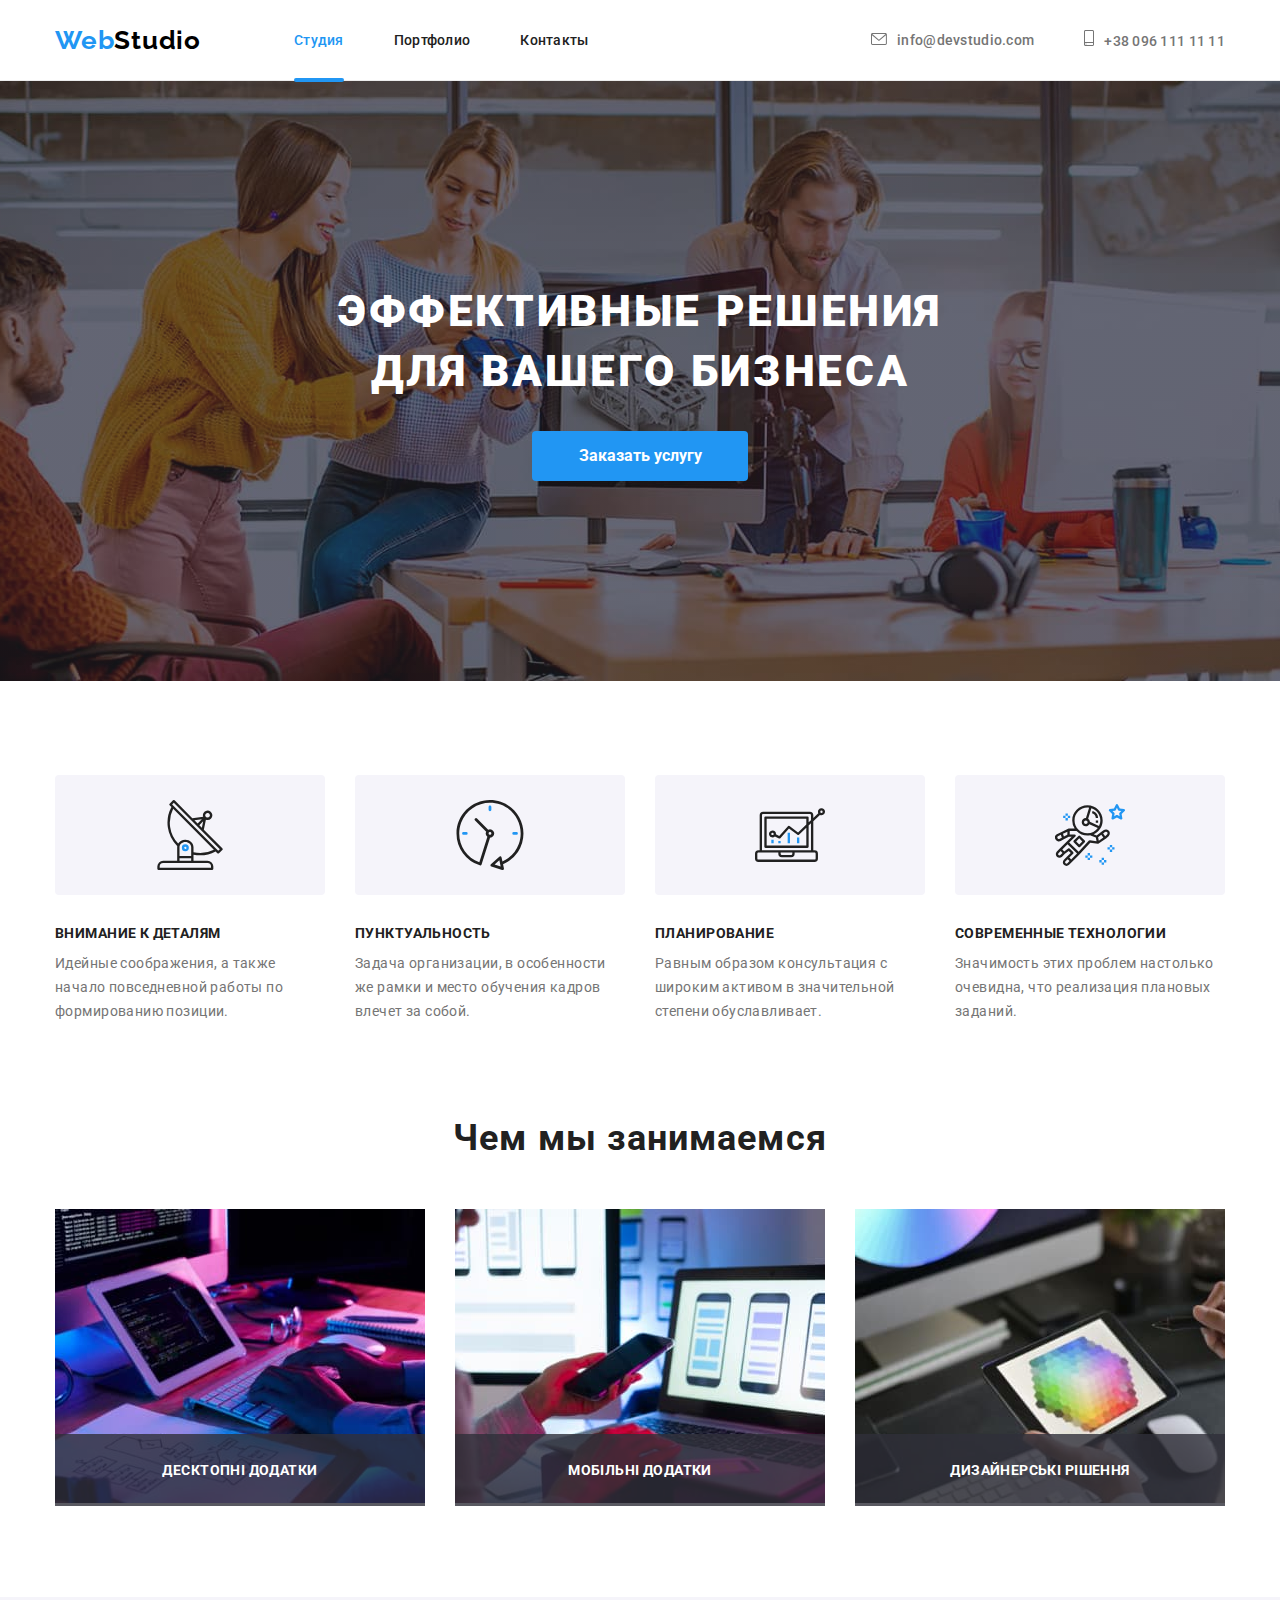
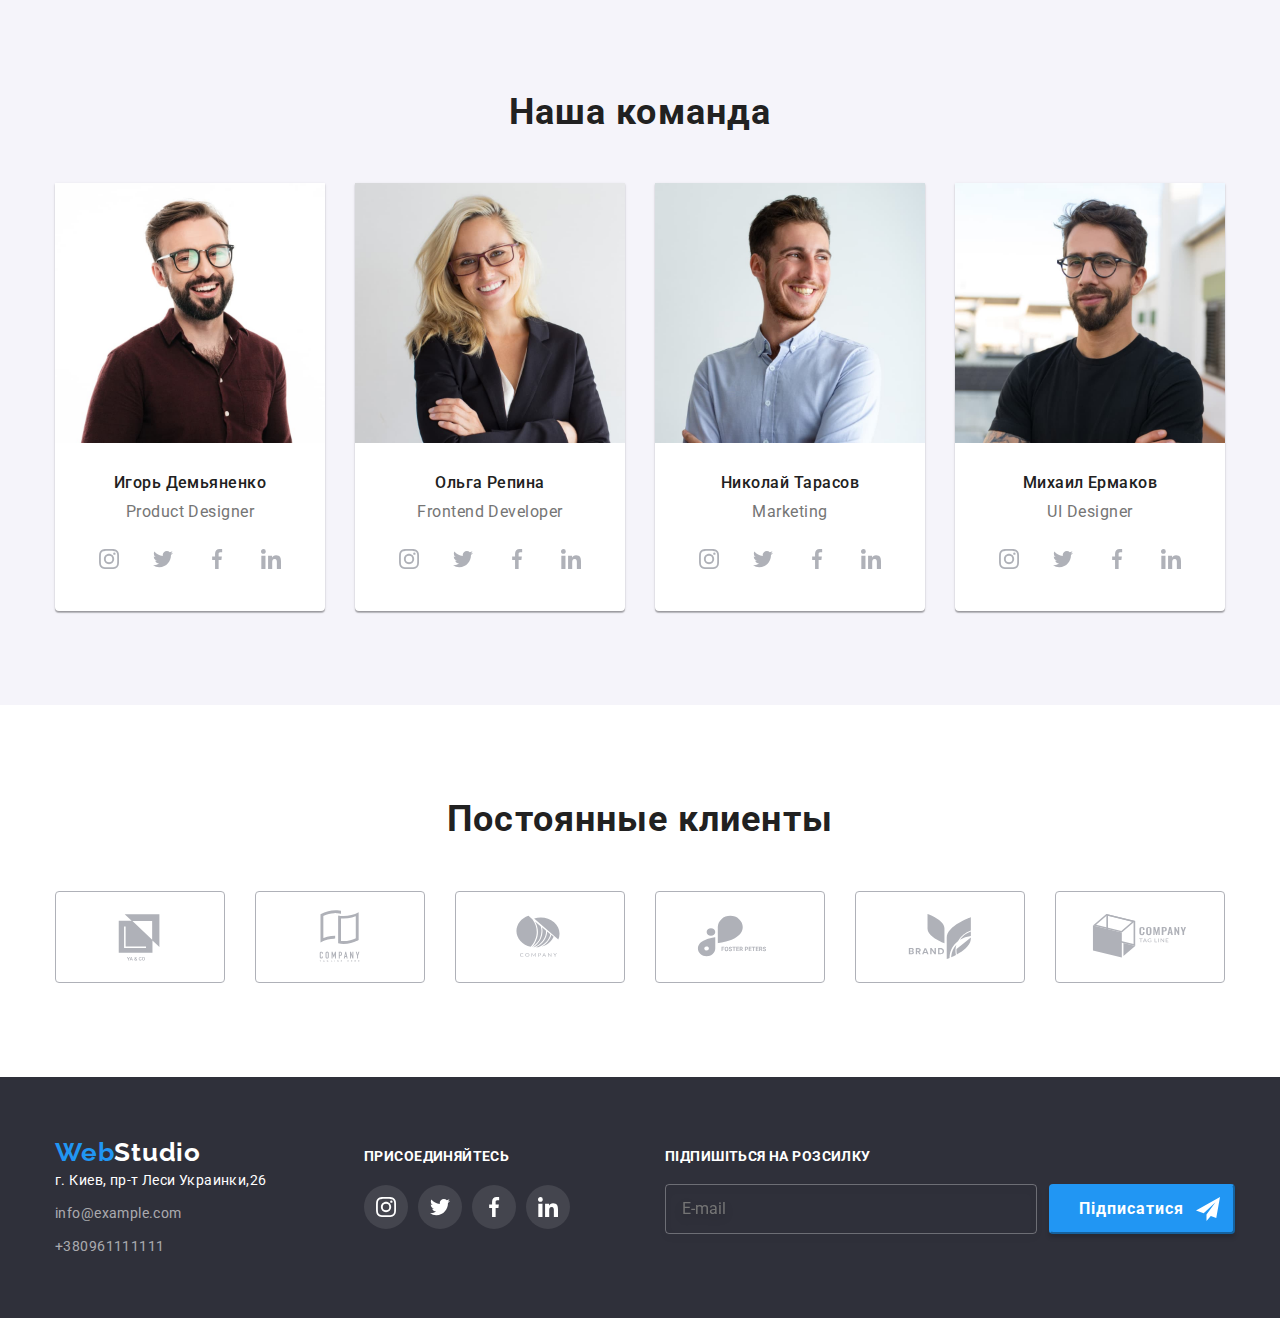
==== index.html @ 11674276 "header" ====
<!DOCTYPE html>
<html lang="en">
  <head>
    <meta charset="UTF-8" />
    <meta http-equiv="X-UA-Compatible" content="IE=edge" />
    <meta name="viewport" content="width=device-width, initial-scale=1.0" />
    <title>Document</title>
    <link
      href="https://fonts.googleapis.com/css2?family=Raleway:wght@700&family=Roboto:wght@400;500;700;900&display=swap"
      rel="stylesheet"
    />
    <link
      rel="stylesheet"
      href="https://cdnjs.cloudflare.com/ajax/libs/modern-normalize/1.1.0/modern-normalize.min.css"
    />
    <link rel="stylesheet" href="./css/main.min.css" />
    <link rel="stylesheet" href="./css/styles.css" />
  </head>

  <body class="body">
    <header class="header border">
      <div class="header__container container box">
        <nav class="header__nav nav box">
          <a class="logo link" href="Index.html">Web<span class="logo__dark">Studio</span></a>
          <ul class="nav__list box list">
            <li>
              <a href="" class="header-nav link">Студия</a>
            </li>
            <li><a href="portfolio.html" class="nav link">Портфолио</a></li>
            <li><a href="" class="nav link">Контакты</a></li>
          </ul>
        </nav>
        <ul class="nav__contact box list">
          <li class="nav__current">
            <a href="mailto:info@devstudio.com" class="link">
              <svg class="icon-header" width="16" height="12">
                <use href="./images/icon.svg#icon-letter"></use></svg
              >info@devstudio.com</a
            >
          </li>
          <li>
            <a href="tel:+380961111111" class="nav__current contact link"
              ><svg class="icon-phone" width="10" height="12">
                <use href="./images/icon.svg#icon-smartphone"></use></svg
              >+38 096 111 11 11</a
            >
          </li>
        </ul>
      </div>
    </header>

    <main>
      <section class="grey-style overlay">
        <div class="container">
          <h1 class="grey-style-text">
            Эффективные решения <br />
            для вашего бизнеса
          </h1>
          <button data-modal-open class="btn" type="button">Заказать услугу</button>
        </div>
      </section>
      <!-- aside -->
      <section class="section">
        <div class="box container">
          <h2 class="visually-hidden">Особенности компании</h2>
          <ul class="section__list box container list">
            <li class="section__item item">
              <div class="section__icon">
                <svg class="section__img" width="70" height="70">
                  <use href="./images/icon.svg#icon-antenna"></use>
                </svg>
              </div>
              <h3 class="section__title">Внимание к деталям</h3>
              <p class="section__text">
                Идейные соображения, а также начало повседневной работы по формированию позиции.
              </p>
            </li>
            <li class="section__item item">
              <div class="section__icon">
                <svg class="section__img" width="70" height="70">
                  <use href="./images/icon.svg#icon-clock-1"></use>
                </svg>
              </div>
              <h3 class="section__title">Пунктуальность</h3>
              <p class="section__text">
                Задача организации, в особенности же рамки и место обучения кадров влечет за собой.
              </p>
            </li>
            <li class="section__item item">
              <div class="section__icon">
                <svg class="section__img" width="70" height="70">
                  <use href="./images/icon.svg#icon-diagram"></use>
                </svg>
              </div>
              <h3 class="section__title">Планирование</h3>
              <p class="section__text">
                Равным образом консультация с широким активом в значительной степени обуславливает.
              </p>
            </li>
            <li class="section__item item">
              <div class="section__icon">
                <svg class="section__img" width="70" height="70">
                  <use href="./images/icon.svg#icon-astronaut"></use>
                </svg>
              </div>
              <h3 class="section__title">Современные технологии</h3>
              <p class="section__text">
                Значимость этих проблем настолько очевидна, что реализация плановых заданий.
              </p>
            </li>
          </ul>
        </div>
      </section>

      <section class="section-works">
        <div class="container">
          <h2 class="section-works__preview">Чем мы занимаемся</h2>
          <ul class="box section-works__list list">
            <li class="box">
              <div class="section-works__thumb">
                <img src="./images/img(1).jpg" alt="набор текста" width="370" />
                <p class="section-works__text">Десктопні додатки</p>
              </div>
            </li>
            <li class="box">
              <div class="section-works__thumb">
                <img src="./images/img(2).jpg" alt="сверяет информацию" width="370" />
                <p class="section-works__text">Мобільні додатки</p>
              </div>
            </li>
            <li class="box">
              <div class="section-works__thumb">
                <img src="./images/img(3).jpg" alt="выбор палитры цветов в планшете" width="370" />
                <p class="section-works__text">Дизайнерські рішення</p>
              </div>
            </li>
          </ul>
        </div>
      </section>
      <section class="section-team section list">
        <div class="container">
          <h2 class="section-works__preview">Наша команда</h2>
          <ul class="section-team__list box list">
            <li class="section-team__item">
              <img src="./images/img(1.0).jpg" alt="Product Designer" width="270" />
              <div class="section-team__description">
                <h3 class="section-team__name">Игорь Демьяненко</h3>
                <p class="section-team__position">Product Designer</p>
                <ul class="section-social__list list">
                  <li>
                    <a
                      href=""
                      class="section-social__link social-link__icon link"
                      target="_blank"
                      rel="noopener noreferrer"
                      aria-label="Instagram"
                    >
                      <svg class="social__icon" width="20" height="20">
                        <use href="./images/icon.svg#icon-instagram-member"></use>
                      </svg>
                    </a>
                  </li>
                  <li>
                    <a
                      href=""
                      class="section-social__link social-link__icon link"
                      target="_blank"
                      rel="noopener noreferrer"
                      aria-label="Twitter"
                    >
                      <svg class="social__icon" width="20" height="20">
                        <use href="./images/icon.svg#icon-twitter-member"></use>
                      </svg>
                    </a>
                  </li>
                  <li>
                    <a
                      href=""
                      class="section-social__link social-link__icon link"
                      target="_blank"
                      rel="noopener noreferrer"
                      aria-label="Facebook"
                    >
                      <svg class="social__icon" width="20" height="20">
                        <use href="./images/icon.svg#icon-facebook-member"></use>
                      </svg>
                    </a>
                  </li>
                  <li>
                    <a
                      href=""
                      class="section-social__link social-link__icon link"
                      target="_blank"
                      rel="noopener noreferrer"
                      aria-label="LinkedIn"
                    >
                      <svg class="social__icon" width="20" height="20">
                        <use href="./images/icon.svg#icon-linkedin-member"></use>
                      </svg>
                    </a>
                  </li>
                </ul>
              </div>
            </li>
            <li class="section-team__item">
              <img src="./images/img(1.2).jpg" alt="Frontend Developer" width="270" />
              <div class="section-team__description">
                <h3 class="section-team__name">Ольга Репина</h3>
                <p class="section-team__position">Frontend Developer</p>
                <ul class="section-social__list list">
                  <li>
                    <a
                      href
                      class="section-social__link social-link__icon link"
                      target="_blank"
                      rel="noopener noreferrer"
                      aria-label="Instagram"
                    >
                      <svg class="social__icon" width="20" height="20">
                        <use href="./images/icon.svg#icon-instagram-member"></use>
                      </svg>
                    </a>
                  </li>
                  <li>
                    <a
                      href=""
                      class="section-social__link social-link__icon link"
                      target="_blank"
                      rel="noopener noreferrer"
                      aria-label="Twitter"
                    >
                      <svg class="social__icon" width="20" height="20">
                        <use href="./images/icon.svg#icon-twitter-member"></use>
                      </svg>
                    </a>
                  </li>
                  <li>
                    <a
                      href=""
                      class="section-social__link social-link__icon link"
                      target="_blank"
                      rel="noopener noreferrer"
                      aria-label="Facebook"
                    >
                      <svg class="social__icon" width="20" height="20">
                        <use href="./images/icon.svg#icon-facebook-member"></use>
                      </svg>
                    </a>
                  </li>
                  <li>
                    <a
                      href=""
                      class="section-social__link social-link__icon link"
                      target="_blank"
                      rel="noopener noreferrer"
                      aria-label="LinkedIn"
                    >
                      <svg class="social__icon" width="20" height="20">
                        <use href="./images/icon.svg#icon-linkedin-member"></use>
                      </svg>
                    </a>
                  </li>
                </ul>
              </div>
            </li>
            <li class="section-team__item">
              <img src="./images/img(3)(1).jpg" alt="Marketing" width="270" />
              <div class="section-team__description">
                <h3 class="section-team__name">Николай Тарасов</h3>
                <p class="section-team__position">Marketing</p>
                <ul class="section-social__list list">
                  <li>
                    <a
                      href=""
                      class="section-social__link social-link__icon link"
                      target="_blank"
                      rel="noopener noreferrer"
                      aria-label="Instagram"
                    >
                      <svg class="social__icon" width="20" height="20">
                        <use href="./images/icon.svg#icon-instagram-member"></use>
                      </svg>
                    </a>
                  </li>
                  <li>
                    <a
                      href=""
                      class="section-social__link social-link__icon link"
                      target="_blank"
                      rel="noopener noreferrer"
                      aria-label="Twitter"
                    >
                      <svg class="social__icon" width="20" height="20">
                        <use href="./images/icon.svg#icon-twitter-member"></use>
                      </svg>
                    </a>
                  </li>
                  <li>
                    <a
                      href=""
                      class="section-social__link social-link__icon link"
                      target="_blank"
                      rel="noopener noreferrer"
                      aria-label="Facebook"
                    >
                      <svg class="social__icon" width="20" height="20">
                        <use href="./images/icon.svg#icon-facebook-member"></use>
                      </svg>
                    </a>
                  </li>
                  <li>
                    <a
                      href=""
                      class="section-social__link social-link__icon link"
                      target="_blank"
                      rel="noopener noreferrer"
                      aria-label="LinkedIn"
                    >
                      <svg class="social__icon" width="20" height="20">
                        <use href="./images/icon.svg#icon-linkedin-member"></use>
                      </svg>
                    </a>
                  </li>
                </ul>
              </div>
            </li>
            <li class="section-team__item">
              <img src="./images/img(4)(1).jpg" alt="UI Designer" width="270" />
              <div class="section-team__description">
                <h3 class="section-team__name">Михаил Ермаков</h3>
                <p class="section-team__position">UI Designer</p>
                <ul class="section-social__list list">
                  <li>
                    <a
                      href=""
                      class="section-social__link social-link__icon link"
                      target="_blank"
                      rel="noopener noreferrer"
                      aria-label="Instagram"
                    >
                      <svg class="social__icon" width="20" height="20">
                        <use href="./images/icon.svg#icon-instagram-member"></use>
                      </svg>
                    </a>
                  </li>
                  <li>
                    <a
                      href=""
                      class="section-social__link social-link__icon link"
                      target="_blank"
                      rel="noopener noreferrer"
                      aria-label="Twitter"
                    >
                      <svg class="social__icon" width="20" height="20">
                        <use href="./images/icon.svg#icon-twitter-member"></use>
                      </svg>
                    </a>
                  </li>
                  <li>
                    <a
                      href=""
                      class="section-social__link social-link__icon link"
                      target="_blank"
                      rel="noopener noreferrer"
                      aria-label="Facebook"
                    >
                      <svg class="social__icon" width="20" height="20">
                        <use href="./images/icon.svg#icon-facebook-member"></use>
                      </svg>
                    </a>
                  </li>
                  <li>
                    <a
                      href=""
                      class="section-social__link social-link__icon link"
                      target="_blank"
                      rel="noopener noreferrer"
                      aria-label="LinkedIn"
                    >
                      <svg class="social__icon" width="20" height="20">
                        <use href="./images/icon.svg#icon-linkedin-member"></use>
                      </svg>
                    </a>
                  </li>
                </ul>
              </div>
            </li>
          </ul>
        </div>
      </section>
      <section class="section clients">
        <div class="container">
          <h2 class="clients-title">Постоянные клиенты</h2>
          <ul class="clients-items">
            <li class="clients-item">
              <a href="" target="_blank" rel="noopener norefferer" class="clients-link">
                <svg class="icon-client" width="106" height="60">
                  <use href="./images/icon.svg#icon-client-1"></use>
                </svg>
              </a>
            </li>
            <li class="clients-item">
              <a href="" target="_blank" rel="noopener norefferer" class="clients-link">
                <svg class="icon-client" width="106" height="60">
                  <use href="./images/icon.svg#icon-client-2"></use>
                </svg>
              </a>
            </li>
            <li class="clients-item">
              <a href="" target="_blank" rel="noopener norefferer" class="clients-link">
                <svg class="icon-client" width="106" height="60">
                  <use href="./images/icon.svg#icon-client-3"></use>
                </svg>
              </a>
            </li>
            <li class="clients-item">
              <a href="" target="_blank" rel="noopener norefferer" class="clients-link">
                <svg class="icon-client" width="106" height="60">
                  <use href="./images/icon.svg#icon-client-4"></use>
                </svg>
              </a>
            </li>
            <li class="clients-item">
              <a href="" target="_blank" rel="noopener norefferer" class="clients-link">
                <svg class="icon-client" width="106" height="60">
                  <use href="./images/icon.svg#icon-client-5"></use>
                </svg>
              </a>
            </li>
            <li class="clients-item">
              <a href="" target="_blank" rel="noopener norefferer" class="clients-link">
                <svg class="icon-client" width="106" height="60">
                  <use href="./images/icon.svg#icon-client-6"></use>
                </svg>
              </a>
            </li>
          </ul>
        </div>
      </section>
    </main>
    <footer class="footer">
      <div class="container">
        <div class="footer-aside">
          <a href="Index.html" class="logo link">Web<span class="logo__light">Studio</span></a>
          <address>
            <ul class="list">
              <li class="footer-aside__item footer-it">
                <a
                  href="https://bit.ly/3pXMvUd"
                  target="_blank"
                  rel="noopener noreferrer"
                  class="footer-aside__link link"
                  >г. Киев, пр-т Леси Украинки,26</a
                >
              </li>
              <li class="footer-aside__item footer-it">
                <a href="mailto:info@devstudio.com" class="contact-foot link">info@example.com</a>
              </li>
              <li class="footer-aside__item">
                <a href="tel:+380961111111" class="contact-foot link">+380961111111</a>
              </li>
            </ul>
          </address>
        </div>
        <div>
          <h3 class="section-social__title">присоединяйтесь</h3>
          <ul class="section-social__list list">
            <li>
              <a
                href=""
                class="section-social__link link"
                target="_blank"
                rel="noopener noreferrer"
                aria-label="Instagram"
              >
                <svg class="social__icon" width="20" height="20">
                  <use href="./images/icon.svg#icon-instagram-member"></use>
                </svg>
              </a>
            </li>
            <li>
              <a
                href=""
                class="section-social__link link"
                target="_blank"
                rel="noopener noreferrer"
                aria-label="Twitter"
              >
                <svg class="social__icon" width="20" height="20">
                  <use href="./images/icon.svg#icon-twitter-member"></use>
                </svg>
              </a>
            </li>
            <li>
              <a
                href=""
                class="section-social__link link"
                target="_blank"
                rel="noopener noreferrer"
                aria-label="Facebook"
              >
                <svg class="social__icon" width="20" height="20">
                  <use href="./images/icon.svg#icon-facebook-member"></use>
                </svg>
              </a>
            </li>
            <li>
              <a
                href=""
                class="section-social__link link"
                target="_blank"
                rel="noopener noreferrer"
                aria-label="LinkedIn"
              >
                <svg class="social__icon" width="20" height="20">
                  <use href="./images/icon.svg#icon-linkedin-member"></use>
                </svg>
              </a>
            </li>
          </ul>
        </div>
        <div class="subscription-footer">
          <p class="footer-ption-title">Підпишіться на розсилку</p>
          <form class="footer-js-speaker-form" autocomplete="on">
            <label class="footer-user-email" for="user-email">
              <input
                class="foot-form-mail"
                type="email"
                name="email"
                placeholder="E-mail"
                id="user-email"
            /></label>
            <button class="footer-subscription-button" type="submit">
              <span class="footer-subscription-button-size">Підписатися</span>
              <svg class="footer-subscription-icon" width="24" height="24">
                <use href="./images/icon.svg#icon-send"></use>
              </svg>
            </button>
          </form>
        </div>
      </div>
    </footer>
    <div class="backdrop is-hidden" data-modal>
      <div class="modal" role="group">
        <button data-modal-close class="modal-close" type="button">
          <svg class="modal-close-icon" width="11" height="11">
            <use href="./images/icon.svg#cross"></use>
          </svg>
        </button>
        <form class="form js-speaker-form" autocomplete="on">
          <p class="modal-title">Залиште свої дані, ми вам передзвонимо</p>
          <div class="modal-form">
            <label class="form-label" for="name">
              <span class="form-label-text">Ім'я</span>
              <span class="form-label-name">
                <input
                  class="form-input"
                  type="text"
                  name="name"
                  id="name"
                  autofocus
                  required
                  minlength="4"
                />
                <svg class="modal-icon" width="12" height="12">
                  <use href="./images/icon.svg#vector-name"></use>
                </svg>
              </span>
            </label>

            <label class="form-label" for="tel">
              <span class="form-label-text">Телефон</span>
              <span class="form-label-name">
                <input class="form-input" type="tel" name="tel" id="tel" required />
                <svg class="modal-icon" width="13" height="13">
                  <use href="./images/icon.svg#vector-tel"></use>
                </svg>
              </span>
            </label>

            <label class="form-label" for="email">
              <span class="form-label-text">Пошта</span>
              <span class="form-label-name">
                <input class="form-input" type="email" name="email" id="email" required />
                <svg class="modal-icon" width="15" height="12">
                  <use href="./images/icon.svg#vector-email"></use>
                </svg>
              </span>
            </label>

            <label for="feedback">
              <span class="form-label-name">Коментар</span>
              <textarea
                class="register-form"
                name="feedback"
                id="feedback"
                rows="5"
                placeholder="Введіть текст"
              ></textarea>
            </label>
          </div>

          <div class="modal-checkbox">
            <label class="reg-form">
              <input class="register-checkbox visually-hidden" type="checkbox" name="agreement" />
              <svg class="form-checkbox-icon" width="16" height="15">
                <use
                  class="form-modal-checkbox-uncheck"
                  href="./images/icon.svg#icon-uncheck"
                ></use>
                <use class="form-modal-checkbox-check" href="./images/icon.svg#icon-check"></use>
              </svg>
              <span class="form-agreement-text"
                >Погоджуюся з розсилкою та приймаю
                <a class="form-agreement-link" href="./" target="_blank" rel="noopener noreferrer"
                  >Умови договору</a
                >
              </span>
            </label>
          </div>
          <button class="button-form" type="submit">Відправити</button>
        </form>
      </div>
    </div>
    <script src="./js/modal.js"></script>
    <script>
      (() => {
        document.querySelector('.js-speaker-form').addEventListener('submit', e => {
          e.preventDefault();

          new FormData(e.currentTarget).forEach((value, name) => console.log(`${name}: ${value}`));

          e.currentTarget.reset();
        });
      })();
    </script>
  </body>
</html>
---- css/main.min.css ----
/*# sourceMappingURL=main.min.css.map */
---- css/styles.css ----
:root {
  /* fonts */
  --main-font: 'Roboto', sans-serif;
  --secondary-font: 'Raleway', sans-serif;

  /* text colors */
  --primary-color: #212121;
  --secondary-color: #757575;
  --accent-color: #2196f3;
  --text-color: #ffffff;

  /* bg-color */
  --bg-cl: #2f303a;

  /* отступы между элементами */
  --indent: 30px;
  --filter-indent: 8px;

  --items: 4;
  --linear-gradient: rgba(47, 48, 58, 0.4);

  --animation: 250ms cubic-bezier(0.4, 0, 0.2, 1);
}

img {
  display: block;
}
.container {
  width: 1200px;
  padding-left: 15px;
  padding-right: 15px;
  margin: 0 auto;
}

h1,
h2,
h3,
h4,
h5,
h6,
p,
ul {
  margin: 0;
  padding: 0;
}
/* фоновое изображение  с градиентом */
.overlay {
  max-width: 1600px;
  height: 600px;
  margin-left: auto;
  margin-right: auto;
  background-image: linear-gradient(to right, var(--linear-gradient), var(--linear-gradient)),
    url(../images/fon.jpg);
  background-size: cover;
  background-position: center;
  background-repeat: no-repeat;
  background-color: #757575;
  padding-top: 200px;
  padding-bottom: 200px;
}

.body {
  font-family: var(--main-font);

  color: var(--primary-color);
}

.box {
  display: flex;
  align-items: center;
}
/* .section__item,
.item {
  --items: 4;
}
.item {
  flex-basis: calc((100% - var(--indent) * (var(--items) - 1)) / var(--items));
} */
/* header */
.nav__list,
.nav__contact {
  display: flex;
  margin-left: auto;
  gap: 50px;
  font-weight: 500;
  font-size: 14px;
  line-height: 1.14;
  letter-spacing: 0.02em;
}

/* header */
.nav__list .link,
.contacts-nav .link {
  display: flex;
  display: block;
  padding: 32px 0;
}
.nav__phone .link {
  display: flex;
  display: block;
  padding: 32px 0;
  gap: 50px;
}
.contacts-nav {
  margin-left: auto;
}
.header {
  margin-left: auto;
  border-bottom: 1px solid #ececec;
}

.nav__mail {
  margin-right: 50px;
}
.link {
  text-decoration: none;
  color: currentColor;
}
.list {
  padding: 0;
  margin: 0;
  list-style: none;
}

.nav {
  margin-right: auto;
  font-weight: 500;
  font-size: 14px;
  line-height: calc(16 / 14);
  letter-spacing: 0.02em;
  color: var(--primary-color);
  transition: color var(--animation);
}

.header-nav:hover,
.header-nav:focus,
.header-link:hover,
.header-link:focus,
.nav__current:hover,
.nav__current:focus {
  color: var(--accent-color);
}
/* синяя полоска вверху */
.header-nav::after {
  content: '';
  display: block;
  position: absolute;
  bottom: -2px;
  left: 0;
  width: 100%;
  height: 4px;
  border-radius: 2px;
  background-color: var(--accent-color);
}
.header-nav,
.header-nav {
  position: relative;
  font-weight: 500;
  font-size: 14px;
  line-height: calc(16 / 14);
  letter-spacing: 0.02em;
  color: var(--accent-color);
}

/* иконка эмейл */
.icon-header {
  width: 16px;
  height: 12px;
  margin-right: 10px;
  fill: currentColor;
  margin-right: 10px;
}
.icon-phone {
  width: 10px;
  height: 16px;
  fill: currentColor;
  margin-right: 10px;
}
.icon-header:hover,
.icon-header:focus,
.icon-phone:hover,
.icon-phone:focus {
  color: var(--accent-color);
  transition: var(--animation);
}

.nav__current {
  font-weight: 500;
  font-size: 14px;
  line-height: calc(16 / 14);
  letter-spacing: 0.02em;
  color: var(--secondary-color);
  transition: color var(--animation);
}

.logo__dark {
  color: #000;
}

.logo {
  margin-right: 93px;
  color: var(--accent-color);
  font-family: 'Raleway';
  font-weight: 700;
  font-size: 26px;
  line-height: calc(31 / 26);
  letter-spacing: 0.03em;
}

.nav {
  color: var(--primary-color);
}

.header-link:active {
  color: var(--accent-color);
}

/* section */
.grey-style {
  padding: 200px 0;
}
.grey-style-text {
  width: 696px;
  margin-top: 0;
  margin: auto;
  margin-bottom: 30px;
  font-weight: 900;
  font-size: 44px;
  line-height: calc(60 / 44);
  text-align: center;
  letter-spacing: 0.06em;
  text-transform: uppercase;
  color: var(--text-color);
}

.grey-style {
  padding: 200px 0;
  font-weight: 700;
  font-size: 16px;
  line-height: calc(30 / 16);
  text-align: center;
  letter-spacing: 0.06em;
  text-transform: uppercase;
  color: var(--text-color);
  background-color: var(--bg-cl);
}

.btn:hover,
.btn:focus {
  background-color: #188ce8;
  color: var(--text-color);
  transition: var(--animation);
}
.btn:active {
  background-color: var(--accent-color);
}

/* accent color #2196f3  */
.btn {
  min-width: 216px;
  border-radius: 4px;
  padding: 10px 32px;
  font-family: inherit;
  font-weight: 700;
  font-size: 16px;
  line-height: calc(30 / 16);
  background-color: #2196f3;
  color: var(--text-color);
  border: none;
  text-align: center;
}
/* cкрытый h */
.visually-hidden {
  position: absolute;
  width: 1px;
  height: 1px;
  margin: -1px;
  border: 0;
  padding: 0;
  white-space: nowrap;
  clip-path: inset(100%);
  clip: rect(0 0 0 0);
  overflow: hidden;
}
.section__title {
  margin-top: 0;
  margin-bottom: 10px;
  font-weight: 700;
  font-size: 14px;
  line-height: calc(16 / 14);
  letter-spacing: 0.03em;
  text-transform: uppercase;
  color: var(--primary-color);
}
.section {
  padding-top: 94px;
  padding-bottom: 94px;
}

.section__list {
  gap: 30px;
  list-style: none;
}

/* для иконок */
.section__icon {
  display: flex;
  justify-content: center;
  align-items: center;
  margin-bottom: 30px;
  width: 270px;
  height: 120px;
  background-color: #f5f4fa;
  border-radius: 4px;
  background-position: center;
  background-size: 70px;
}
.section__img {
  max-width: 70px;
  max-height: 70px;
}

/* секция чем мы занимаемся */

.section__text {
  font-weight: 400;
  font-size: 14px;
  line-height: calc(24 / 14);
  letter-spacing: 0.03em;
  color: var(--secondary-color);
}

/*Чем мы занимаемся*/
.section-works__preview {
  padding-top: 0%;
  margin-bottom: 50px;
  font-weight: 700;
  font-size: 36px;
  line-height: calc(42 / 36);
  text-align: center;
  letter-spacing: 0.03em;
  color: var(--primary-color);
}
/* чем мы занимаемся */
.section-works__list {
  gap: 30px;
}
/* чем мы занимаемся */
.section-works {
  padding-bottom: 94px;
}
/* наша команда */
.section-team__item {
  background-color: var(--text-color);
  border-bottom-left-radius: 4px;
  border-bottom-right-radius: 4px;
  box-shadow: 0px 1px 3px rgba(0, 0, 0, 0.12), 0px 1px 1px rgba(0, 0, 0, 0.14),
    0px 2px 1px rgba(0, 0, 0, 0.2);
}

/*Портфолио*/
.button-one:active {
  color: var(--text-color);
}
.button-one {
  display: flex;
  justify-content: center;
  gap: var(--filter-indent);
  margin-bottom: 50px;
}
.button {
  border: none;
  padding-top: 94px;
  padding-bottom: 94px;
}

/* section */
.btn-small:hover,
.btn-small:focus {
  background-color: var(--accent-color);
  color: var(--text-color);
}

.btn-small:active {
  background-color: var(--accent-color);
}
/* Портфолио */
.btn-small {
  padding: 6px 22px;
  display: inline-block;
  padding: 6px 22px;
  border-radius: 4px;
  font-family: inherit;
  font-weight: 500;
  font-size: 16px;
  line-height: calc(26 / 16);
  background-color: #f5f4fa;
  color: var(--primary-color);
  border: none;
  text-align: center;
  letter-spacing: 0.03em;
  text-align: center;
  transition: background-color var(--animation), color var(--animation), box-shadow var(--animation);
}
.progect {
  display: flex;
  flex-wrap: wrap;
  gap: var(--indent);
}
.content .list .item {
  --items: 3;
}

/* описание внутри карточек */
.card-description {
  padding: 24px 24px;
  border: 1px solid #eeeeee;
  border-top: none;
}
.content-title {
  margin-bottom: 4px;
  font-weight: 700;
  font-size: 18px;
  line-height: calc(36 / 18);
  letter-spacing: 0.06em;
  color: var(--primary-color);
}
.content-text {
  font-weight: 400;
  font-size: 16px;
  line-height: calc(30 / 16);
  letter-spacing: 0.03em;
  color: var(--secondary-color);
}
/* тень для карточек */
.card-link:hover .overlay-text,
.card-link:focus .overlay-text {
  transform: translatey(0);
}

.card-link:hover,
.card-link:focus {
  box-shadow: 0px 1px 1px rgba(0, 0, 0, 0.12), 0px 4px 4px rgba(0, 0, 0, 0.06),
    1px 4px 6px rgba(0, 0, 0, 0.16);
}
.card-link {
  display: block;

  transition: box-shadow var(--animation);
}
/* наша команда */
.section-team {
  background-color: #f5f4fa;
}
.section-team__list {
  display: flex;
  flex-wrap: wrap;
  gap: var(--indent);
}
.section-team__description {
  text-align: center;
  padding: 30px;
}
.section-team__name {
  margin-bottom: 10px;
  font-weight: 500;
  font-size: 16px;
  line-height: calc(19 / 16);
  text-align: center;
  letter-spacing: 0.03em;
  color: var(--primary-color);
}
.section-team__position {
  font-weight: 400;
  font-size: 16px;
  line-height: calc(19 / 16);
  text-align: center;
  letter-spacing: 0.03em;
  color: var(--secondary-color);
  margin-bottom: 16px;
}

.grey-style {
  background-color: var(--bg-cl);
}
/* постояные клиенты */
.clients-title {
  margin-bottom: 50px;
  font-weight: 700;
  font-size: 36px;
  line-height: 1.16;
  text-align: center;
  letter-spacing: 0.03em;
  color: var(--primary-color);
}

.clients-items {
  display: flex;
  gap: 30px;
  align-items: center;
  list-style: none;
}

.clients-link {
  display: flex;
  justify-content: center;
  align-items: center;
  width: 170px;
  height: 92px;
  border: 1px solid #afb1b8;
  border-radius: 4px;
  color: #afb1b8;
  transition: border-color var(--animation), color var(--animation);
}

.icon-client {
  fill: currentColor;
}

.clients-link:hover,
.clients-link:focus {
  border-color: var(--accent-color);
  color: var(--accent-color);
  transition: var(--animation);
}
/* чем мы занимаемся позиционирование */
.section-works__thumb {
  position: relative;
}
/* чем мы занимаемся позиционирование */
.section-works__thumb > .section-works__text {
  position: absolute;
  top: 275px;
  right: 50px;
  width: 370px;
  margin: -50px;
  padding: 8px 16px;

  font-family: 'Roboto';
  font-style: normal;
  font-weight: 700;
  font-size: 14px;
  line-height: 56px;
  text-align: center;
  letter-spacing: 0.03em;
  text-transform: uppercase;
  background-color: rgba(47, 48, 58, 0.8);
  color: #fff;
}

/* выезжающий текст на карточках */
.projekt-overlay {
  position: relative;
  width: 370px;
  height: 294px;
  overflow: hidden;
  /* transform: translatey(-100%); */
}

.overlay-text {
  position: absolute;
  top: 0;
  left: 0;
  display: block;
  width: 100%;
  height: 100%;
  padding: 63px 24px;
  margin: 0;
  font-weight: 400;
  font-size: 18px;
  line-height: calc(28 / 18);
  letter-spacing: 0.03em;
  color: #ffffff;
  background-color: rgba(33, 150, 243, 0.9);
  transform: translatey(100%);
  transition: transform var(--animation);
}
.overlay-text
 
/* footer */
.footer-logo {
  display: block;
  margin-bottom: 20px;
  color: var(--text-color);
  font-family: 'Raleway';
  font-weight: 700;
  font-size: 26px;
  line-height: calc(31 / 26);
  letter-spacing: 0.03em;
}
.logo__light {
  color: var(--text-color);
}
.footer-aside__item {
  display: block;
}

.footer-it {
  margin-bottom: 9px;
}
.footer-aside__link {
  font-family: 'Roboto';
  font-style: normal;
  font-weight: 400;
  font-size: 14px;
  line-height: calc(24 / 14);
  letter-spacing: 0.03em;
  color: var(--text-color);
}
.footer {
  display: block;
  padding-top: 60px;
  padding-bottom: 60px;
  background-color: var(--bg-cl);
  font-weight: 400;
  font-size: 14px;
  line-height: calc(24 / 14);
  letter-spacing: 0.03em;
  color: var(--text-color);
}

.contact-foot:hover,
.contact-foot:focus {
  color: var(--text-color);
  transition: var(--animation);
}
.contact-foot {
  font-family: 'Roboto';
  font-style: normal;
  font-weight: 400;
  font-size: 14px;
  line-height: calc(24 / 14);
  letter-spacing: 0.03em;
  color: rgba(255, 255, 255, 0.6);
}
/* отступ присоединяйтесь */
.footer-aside {
  margin-right: 70px;
}
/* контейнеры в футерe */
.footer > .container {
  display: flex;
  align-items: baseline;
}
/* присоединяйтесь */
.section-social__title {
  margin-bottom: 20px;
  font-size: 14px;
  line-height: 1.14;
  text-transform: uppercase;
  color: var(--text-color);
}
.section-social__list {
  display: flex;
  align-items: center;
  justify-content: center;
  gap: 10px;
}
/* иконки соц сетей футер */

.icon-footer-inst {
  display: inline-block;
  background-color: #f5f4fa;
  border-radius: 50%;
  width: 44px;
  height: 44px;
  background-color: rgba(255, 255, 255, 0.1);
}
.icon-footer-twitter {
  display: inline-block;
  background-color: #f5f4fa;
  border-radius: 50%;
  width: 44px;
  height: 44px;
  background-color: rgba(255, 255, 255, 0.1);
}

.icon-footer-fb {
  display: inline-block;
  background-color: #f5f4fa;
  border-radius: 50%;
  width: 44px;
  height: 44px;
  background-color: rgba(255, 255, 255, 0.1);
}
.icon-footer-in {
  display: inline-block;
  border-radius: 50%;
  width: 44px;
  height: 44px;
}

.section-social__link {
  display: flex;
  align-items: center;
  justify-content: center;
  border-radius: 50%;
  width: 44px;
  height: 44px;
  background-color: rgba(255, 255, 255, 0.1);
  color: var(--text-color);
  transition: background-color var(--animation), color var(--animation);
}
.social__icon {
  fill: currentColor;
}

.section-social__link:hover,
.section-social__link:focus {
  background-color: var(--accent-color);
  color: var(--text-color);
}
.social-link__icon {
  color: #afb1b8;
}
/* модальное окно */
.backdrop {
  position: fixed;
  width: 100%;
  height: 100%;
  left: 0;
  top: 0;
  background: rgba(0, 0, 0, 0.2);
  transition: visibility var(--animation), opacity var(--animation);
}
.backdrop.is-hidden {
  opacity: 0;
  pointer-events: none;
}
.backdrop.is-hidden .modal {
  transform: translate(-50%, -50%) scale(0.7);
}

.modal {
  position: absolute;
  width: 528px;
  height: 581px;
  left: 50%;
  top: 50%;
  padding: 40px;

  transform: translate(-50%, -50%) scale(1);

  background: #ffffff;
  box-shadow: 0px 1px 3px rgba(0, 0, 0, 0.12), 0px 1px 1px rgba(0, 0, 0, 0.14),
    0px 2px 1px rgba(0, 0, 0, 0.2);
  border-radius: 4px;
  transition: transform var(--animation), opacity var(--animation);
}
.modal-close {
  position: absolute;
  top: 8px;
  right: 8px;
  display: flex;
  align-items: center;
  justify-content: center;
  width: 30px;
  height: 30px;
  padding: 6px;
  background-color: var(--text-color);
  border: 1px solid rgba(0, 0, 0, 0.1);
  border-radius: 50%;
  transition: fill 250ms var(--animation);
}
/* закрывающая иконка */
.modal-close-icon {
  min-width: 11px;
  height: 11px;
}
.modal-close:hover {
  fill: #2196f3;
  cursor: pointer;
}
/* форма в модальном окне */
/* .form {
  width: 528px;
  min-height: 581px;
  left: 535px;
  top: 222px;
  padding: 40px;
  margin-left: auto;
  margin-right: auto;

  background: #ffffff;
  box-shadow: 0px 1px 3px rgba(0, 0, 0, 0.12), 0px 1px 1px rgba(0, 0, 0, 0.14),
    0px 2px 1px rgba(0, 0, 0, 0.2);
  border-radius: 4px;
} */
.modal-title {
  margin-bottom: 12px;
  font-style: normal;
  font-weight: 700;
  font-size: 20px;
  line-height: 23px;
  text-align: center;
  width: 448px;
  height: 23px;
  left: 576px;
  top: 262px;
  letter-spacing: 0.03em;
  color: #212121;
}
.modal-form {
  display: flex;
  flex-direction: column;
  margin-bottom: 20px;
}

.modal-form input {
  border: 1px solid rgba(33, 33, 33, 0.2);
  border-radius: 4px;
  padding: 6px 10px;
}

/* имя */
.form-label {
  display: block;
  position: relative;
  margin-bottom: 10px;
}
.form-label-name {
  display: block;
  position: relative;
  margin-bottom: 4px;
  text-align: left;
  font-size: 12px;
  line-height: 0.85;
  letter-spacing: 0.01em;
  color: var(--secondary-color);
}
.form-label-text {
  display: block;
  position: relative;
  margin-bottom: 4px;
  text-align: left;
  font-size: 12px;
  line-height: 0.85;
  letter-spacing: 0.01em;
  color: #757575;
}

.modal-icon {
  position: absolute;
  top: 50%;
  left: 15px;
  fill: #212121;
  transform: translateY(-50%);
}
.form-input {
  width: 100%;
  height: 40px;
  border: 1px solid rgba(33, 33, 33, 0.2);
  background-color: #ffffff;
  border-radius: 4px;
  padding: 10px;
  padding-left: 42px;
  padding-right: 42px;
  outline: transparent;
  transition: border-color 250ms var(--accent-color);
}

.form-input:focus {
  border: 1px solid var(--accent-color);
  border-radius: 4px;
  padding-left: 42px;
  padding-right: 42px;
}
.form-input:focus + .modal-icon {
  fill: var(--accent-color);
}

/* коментарий */
.register-form {
  width: 448px;
  height: 120px;
  font-size: 12px;
  border: 1px solid rgba(33, 33, 33, 0.2);
  border-radius: 4px;
  transition: border-color var(--accent-color);
  resize: none;
  padding: 12px 16px;
}

.register-form:focus {
  border-color: 1px solid var(--accent-color);
}
/* галочка четбокс */
.register-checkbox:checked + .form-checkbox-icon > .form-modal-checkbox-check {
  opacity: 1;
}
.form-modal-checkbox-check {
  opacity: 0;
}
.modal-checkbox {
  display: flex;
  align-items: center;
  justify-content: center;
  margin-bottom: 30px;
}
.reg-form {
  position: relative;
  display: flex;
  align-items: center;
  justify-content: center;
  width: 423px;
  height: 24px;
}

.visuaaly-hidden {
  position: absolute;
  white-space: nowrap;
  width: 1px;
  height: 1px;
  overflow: hidden;
  border: 0;
  padding: 0;
  clip: rect(0 0 0 0);
  clip-path: inset(50%);
  margin: -1px;
}
.form-checkbox-icon {
  width: 18px;
  height: 18px;
  background-repeat: no-repeat;
  margin-right: 8px;
}
.form-modal-checkbox-uncheck {
  opacity: 1;
  color: #000;
}
.form-agreement-text {
  font-size: 14px;
  line-height: 1.7;
  letter-spacing: 0.03em;
  user-select: none;
  color: #757575;
}
.form-agreement-link {
  color: var(--accent-color);
  text-decoration: underline;
  text-underline-position: under;
}
.modal-form-spec {
  opacity: 1;
}
/* кнопка форма */

.modal-form-btn {
  display: flex;
  align-items: center;
}

.button-form {
  left: 700px;
  display: block;
  margin-right: auto;
  margin-left: auto;
  box-shadow: 0px 4px 4px rgba(0, 0, 0, 0.15);
  border-radius: 4px;
  padding: 10px 52px;
  font-weight: 700;
  font-size: 16px;
  line-height: 1.9;
  text-align: center;
  letter-spacing: 0.06em;
  cursor: pointer;
  color: #ffffff;
  background: var(--accent-color);
  border-style: none;
  transition: background-color 250ms cubic-bezier(0.4, 0, 0.2, 1);
}
.button-form:hover,
.button-form:focus {
  background-color: #188ce8;
  box-shadow: 0px 4px 4px 0px #00000040;
}

/* футер подписаться эмейл кнопка  */
.footer-js-speaker-form {
  display: flex;
  width: 570px;
  gap: 12px;
  text-align: center;
}
.footer-user-email {
  display: flex;
  width: 100%;
}
.footer-ption-title {
  font-family: 'Roboto';
  margin-bottom: 20px;
  font-style: normal;
  font-weight: 700;
  font-size: 14px;
  line-height: 16px;
  text-align: left;
  letter-spacing: 0.03em;
  top: 2748px;
  text-transform: uppercase;
  color: var(--text-color);
}

.footer-subscription-button {
  color: #fff;
  display: flex;
  justify-content: center;
  -webkit-box-align: center;
  font-family: inherit;
  font-style: normal;
  font-weight: 700;
  font-size: 16px;
  letter-spacing: 0.06em;
  padding-bottom: 10px;
  padding-top: 10px;
  padding-left: 28px;
  padding-right: 13px;
  align-items: center;
  text-align: center;
  letter-spacing: 0.06em;
  background-color: var(--accent-color);
  box-shadow: 0px 4px 4px rgba(0, 0, 0, 0.15);
  border-radius: 4px;
  border-color: var(--accent-color);
  transition-timing-function: cubic-bezier(0.4, 0, 0.2, 1);
}
.footer-subscription-button-size {
}
.footer-subscription-icon {
  fill: #fff;
  width: 24px;
  height: 24px;
  margin-left: 12px;
}
.subscription-footer {
  margin-left: 95px;
}

.subscription-footer input::placeholder {
  font-size: 16px;
  line-height: 20px;
  color: #757575;
}
.foot-form-mail {
  flex-grow: 1;
  padding: 16px;
  height: 50px;
  background-color: transparent;
  border: 1px solid rgba(255, 255, 255, 0.3);
  filter: drop-shadow(0px 4px 4px rgba(0, 0, 0, 0.15));
  border-radius: 4px;
}
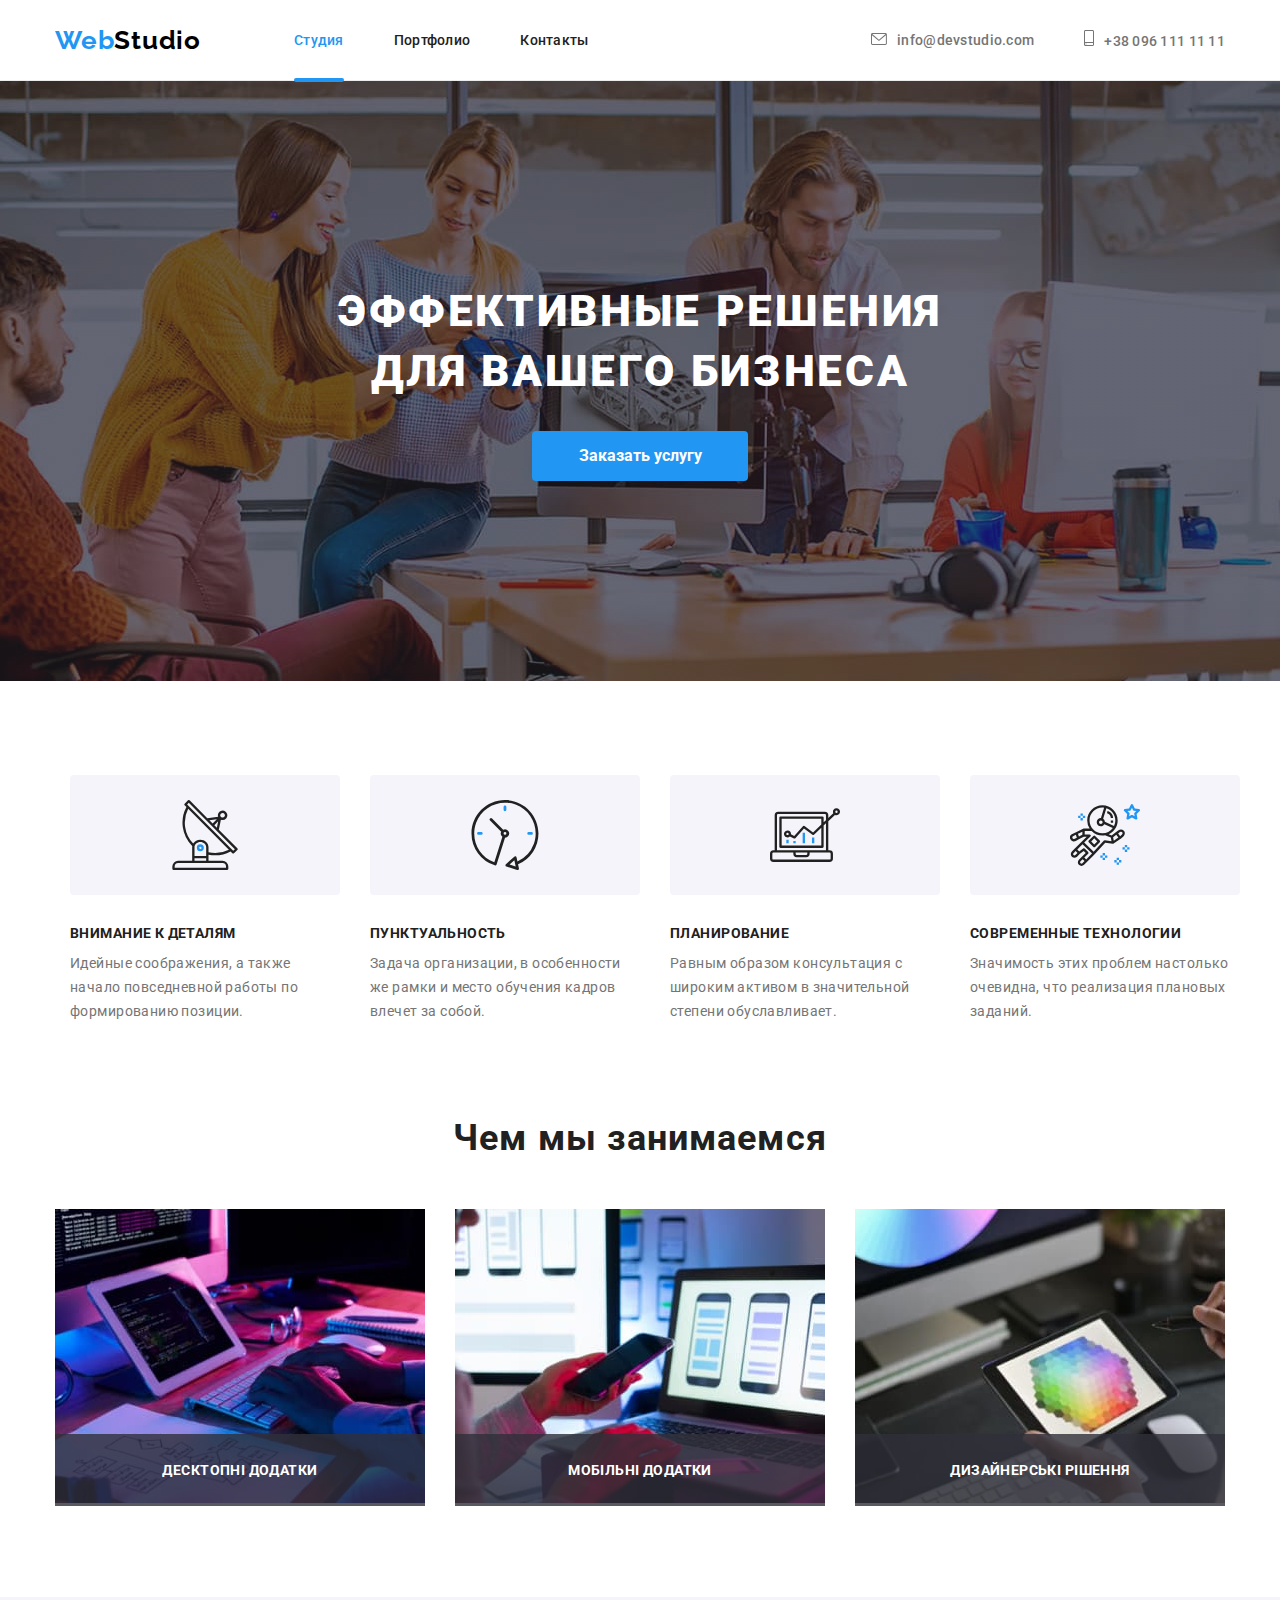
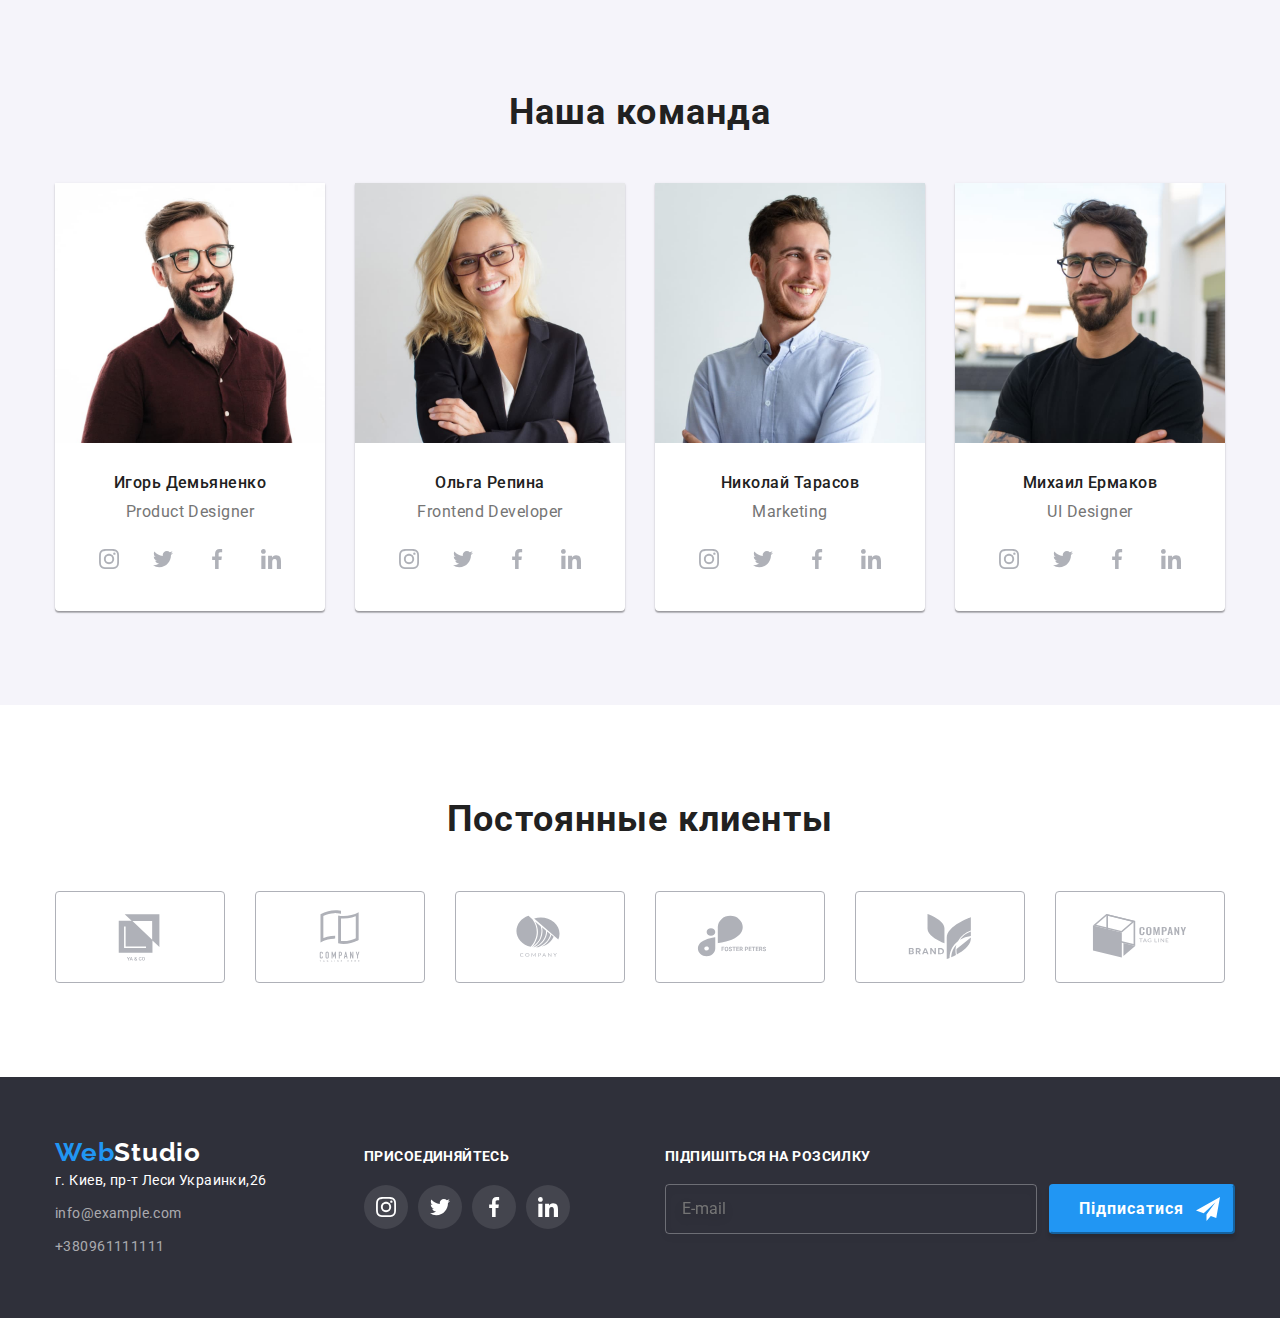
==== commit d3753437: "1" ====
--- a/index.html
+++ b/index.html
@@ -24,7 +24,7 @@
           <a class="logo link" href="Index.html">Web<span class="logo__dark">Studio</span></a>
           <ul class="nav__list box list">
             <li>
-              <a href="" class="header-nav link">Студия</a>
+              <a href="" class="nav__item link">Студия</a>
             </li>
             <li><a href="portfolio.html" class="nav link">Портфолио</a></li>
             <li><a href="" class="nav link">Контакты</a></li>
@@ -33,14 +33,14 @@
         <ul class="nav__contact box list">
           <li class="nav__current">
             <a href="mailto:info@devstudio.com" class="link">
-              <svg class="icon-header" width="16" height="12">
+              <svg class="nav__icon" width="16" height="12">
                 <use href="./images/icon.svg#icon-letter"></use></svg
               >info@devstudio.com</a
             >
           </li>
           <li>
             <a href="tel:+380961111111" class="nav__current contact link"
-              ><svg class="icon-phone" width="10" height="12">
+              ><svg class="nav__img" width="10" height="12">
                 <use href="./images/icon.svg#icon-smartphone"></use></svg
               >+38 096 111 11 11</a
             >
@@ -59,7 +59,7 @@
           <button data-modal-open class="btn" type="button">Заказать услугу</button>
         </div>
       </section>
-      <!-- aside -->
+
       <section class="section">
         <div class="box container">
           <h2 class="visually-hidden">Особенности компании</h2>
@@ -454,10 +454,12 @@
                 >
               </li>
               <li class="footer-aside__item footer-it">
-                <a href="mailto:info@devstudio.com" class="contact-foot link">info@example.com</a>
+                <a href="mailto:info@devstudio.com" class="footer-aside__contact link"
+                  >info@example.com</a
+                >
               </li>
               <li class="footer-aside__item">
-                <a href="tel:+380961111111" class="contact-foot link">+380961111111</a>
+                <a href="tel:+380961111111" class="footer-aside__contact link">+380961111111</a>
               </li>
             </ul>
           </address>
@@ -519,20 +521,20 @@
             </li>
           </ul>
         </div>
-        <div class="subscription-footer">
-          <p class="footer-ption-title">Підпишіться на розсилку</p>
-          <form class="footer-js-speaker-form" autocomplete="on">
-            <label class="footer-user-email" for="user-email">
+        <div class="footer__button">
+          <p class="footer__title">Підпишіться на розсилку</p>
+          <form class="footer__form" autocomplete="on">
+            <label class="footer__label" for="user-email">
               <input
-                class="foot-form-mail"
+                class="footer__email"
                 type="email"
                 name="email"
                 placeholder="E-mail"
                 id="user-email"
             /></label>
-            <button class="footer-subscription-button" type="submit">
-              <span class="footer-subscription-button-size">Підписатися</span>
-              <svg class="footer-subscription-icon" width="24" height="24">
+            <button class="footer__btn" type="submit">
+              <span>Підписатися</span>
+              <svg class="footer__icon" width="24" height="24">
                 <use href="./images/icon.svg#icon-send"></use>
               </svg>
             </button>
--- a/css/main.min.css
+++ b/css/main.min.css
@@ -1 +1 @@
-/*# sourceMappingURL=main.min.css.map */+:root{--main-font: "Roboto", sans-serif;--secondary-font: "Raleway", sans-serif;--primary-color: #212121;--secondary-color: #757575;--accent-color: #2196f3;--text-color: #ffffff;--bg-cl: #2f303a;--indent: 30px;--filter-indent: 8px;--items: 4;--linear-gradient: rgba(47, 48, 58, 0.4);--animation: 250ms cubic-bezier(0.4, 0, 0.2, 1)}.visually-hidden{position:absolute;width:1px;height:1px;margin:-1px;border:0;padding:0;white-space:nowrap;-webkit-clip-path:inset(100%);clip-path:inset(100%);clip:rect(0 0 0 0);overflow:hidden}.visuaaly-hidden{position:absolute;white-space:nowrap;width:1px;height:1px;overflow:hidden;border:0;padding:0;clip:rect(0 0 0 0);-webkit-clip-path:inset(50%);clip-path:inset(50%);margin:-1px}.overlay{max-width:1600px;height:600px;margin-left:auto;margin-right:auto;background-image:-webkit-gradient(linear, left top, right top, from(var(--linear-gradient)), to(var(--linear-gradient))),url(../images/fon.jpg);background-image:linear-gradient(to right, var(--linear-gradient), var(--linear-gradient)),url(../images/fon.jpg);background-size:cover;background-position:center;background-repeat:no-repeat;background-color:#757575;padding-top:200px;padding-bottom:200px}h1,h2,h3,h4,h5,h6,p,ul{margin:0;padding:0}img{display:block}.link{text-decoration:none;color:currentColor}.list{padding:0;margin:0;list-style:none}.body{font-family:var(--main-font);color:var(--primary-color)}.grey-style{padding:200px 0}.section{padding-top:94px;padding-bottom:94px}.container{width:1200px;padding-left:15px;padding-right:15px;margin:0 auto}.box{display:-webkit-box;display:-ms-flexbox;display:flex;-webkit-box-align:center;-ms-flex-align:center;align-items:center}.footer>.container{display:-webkit-box;display:-ms-flexbox;display:flex;-webkit-box-align:baseline;-ms-flex-align:baseline;align-items:baseline}.progect{display:-webkit-box;display:-ms-flexbox;display:flex;-ms-flex-wrap:wrap;flex-wrap:wrap;gap:var(--indent)}.card-description{padding:24px 24px;border:1px solid #eee;border-top:none}.card__description{padding:24px 24px;border:1px solid #eee;border-top:none}.card__title{margin-bottom:4px;font-weight:700;font-size:18px;line-height:2;letter-spacing:.06em;color:var(--primary-color)}.card__text{font-weight:400;font-size:16px;line-height:1.875;letter-spacing:.03em;color:var(--secondary-color)}.card__link:hover .card__desk,.card__link:focus .card__desk{-webkit-transform:translatey(0);transform:translatey(0)}.card__link:hover,.card__link:focus{-webkit-box-shadow:0px 1px 1px rgba(0,0,0,.12),0px 4px 4px rgba(0,0,0,.06),1px 4px 6px rgba(0,0,0,.16);box-shadow:0px 1px 1px rgba(0,0,0,.12),0px 4px 4px rgba(0,0,0,.06),1px 4px 6px rgba(0,0,0,.16)}.card__link{display:block;-webkit-transition:-webkit-box-shadow var(--animation);transition:-webkit-box-shadow var(--animation);transition:box-shadow var(--animation);transition:box-shadow var(--animation), -webkit-box-shadow var(--animation)}.card__overlay{position:relative;width:370px;height:294px;overflow:hidden}.card__desk{position:absolute;top:0;left:0;display:block;width:100%;height:100%;padding:63px 24px;margin:0;font-weight:400;font-size:18px;line-height:1.5555555556;letter-spacing:.03em;color:#fff;background-color:rgba(33,150,243,.9);-webkit-transform:translatey(100%);transform:translatey(100%);-webkit-transition:-webkit-transform var(--animation);transition:-webkit-transform var(--animation);transition:transform var(--animation);transition:transform var(--animation), -webkit-transform var(--animation)}.btn{min-width:216px;border-radius:4px;padding:10px 32px;font-family:inherit;font-weight:700;font-size:16px;line-height:1.875;background-color:#2196f3;color:var(--text-color);border:none;text-align:center}.btn:hover,.btn:focus{background-color:#188ce8;color:var(--text-color);-webkit-transition:var(--animation);transition:var(--animation)}.btn:active{background-color:var(--accent-color)}.modal-form-btn{display:-webkit-box;display:-ms-flexbox;display:flex;-webkit-box-align:center;-ms-flex-align:center;align-items:center}.button-form{left:700px;display:block;margin-right:auto;margin-left:auto;-webkit-box-shadow:0px 4px 4px rgba(0,0,0,.15);box-shadow:0px 4px 4px rgba(0,0,0,.15);border-radius:4px;padding:10px 52px;font-weight:700;font-size:16px;line-height:1.9;text-align:center;letter-spacing:.06em;cursor:pointer;color:#fff;background:var(--accent-color);border-style:none;-webkit-transition:background-color 250ms cubic-bezier(0.4, 0, 0.2, 1);transition:background-color 250ms cubic-bezier(0.4, 0, 0.2, 1)}.button-form:hover,.button-form:focus{background-color:#188ce8;-webkit-box-shadow:0px 4px 4px 0px rgba(0,0,0,.2509803922);box-shadow:0px 4px 4px 0px rgba(0,0,0,.2509803922)}.footer__btn{color:#fff;display:-webkit-box;display:-ms-flexbox;display:flex;-webkit-box-pack:center;-ms-flex-pack:center;justify-content:center;-webkit-box-align:center;font-family:inherit;font-style:normal;font-weight:700;font-size:16px;letter-spacing:.06em;padding-bottom:10px;padding-top:10px;padding-left:28px;padding-right:13px;-ms-flex-align:center;align-items:center;text-align:center;letter-spacing:.06em;background-color:var(--accent-color);-webkit-box-shadow:0px 4px 4px rgba(0,0,0,.15);box-shadow:0px 4px 4px rgba(0,0,0,.15);border-radius:4px;border-color:var(--accent-color);-webkit-transition-timing-function:cubic-bezier(0.4, 0, 0.2, 1);transition-timing-function:cubic-bezier(0.4, 0, 0.2, 1)}.footer__button{margin-left:95px}.footer__button input::-webkit-input-placeholder{font-size:16px;line-height:20px;color:#757575}.footer__button input::-moz-placeholder{font-size:16px;line-height:20px;color:#757575}.footer__button input:-ms-input-placeholder{font-size:16px;line-height:20px;color:#757575}.footer__button input::-ms-input-placeholder{font-size:16px;line-height:20px;color:#757575}.footer__button input::placeholder{font-size:16px;line-height:20px;color:#757575}.header{margin-left:auto;border-bottom:1px solid #ececec}.section__list{gap:30px;list-style:none}.section__icon{display:-webkit-box;display:-ms-flexbox;display:flex;-webkit-box-pack:center;-ms-flex-pack:center;justify-content:center;-webkit-box-align:center;-ms-flex-align:center;align-items:center;margin-bottom:30px;width:270px;height:120px;background-color:#f5f4fa;border-radius:4px;background-position:center;background-size:70px}.section__img{max-width:70px;max-height:70px}.section__title{margin-top:0;margin-bottom:10px;font-weight:700;font-size:14px;line-height:1.1428571429;letter-spacing:.03em;text-transform:uppercase;color:var(--primary-color)}.section__list{gap:30px;list-style:none}.section__text{font-weight:400;font-size:14px;line-height:1.7142857143;letter-spacing:.03em;color:var(--secondary-color)}.section-works__preview{padding-top:0%;margin-bottom:50px;font-weight:700;font-size:36px;line-height:1.1666666667;text-align:center;letter-spacing:.03em;color:var(--primary-color)}.section-works__list{gap:30px}.section-works{padding-bottom:94px}.section-team__item{background-color:var(--text-color);border-bottom-left-radius:4px;border-bottom-right-radius:4px;-webkit-box-shadow:0px 1px 3px rgba(0,0,0,.12),0px 1px 1px rgba(0,0,0,.14),0px 2px 1px rgba(0,0,0,.2);box-shadow:0px 1px 3px rgba(0,0,0,.12),0px 1px 1px rgba(0,0,0,.14),0px 2px 1px rgba(0,0,0,.2)}.btn__item:hover,.btn__item:focus{background-color:var(--accent-color);color:var(--text-color)}.btn__item:active{background-color:var(--accent-color)}.section-team{background-color:#f5f4fa}.section-team__list{display:-webkit-box;display:-ms-flexbox;display:flex;-ms-flex-wrap:wrap;flex-wrap:wrap;gap:var(--indent)}.section-team__description{text-align:center;padding:30px}.section-team__name{margin-bottom:10px;font-weight:500;font-size:16px;line-height:1.1875;text-align:center;letter-spacing:.03em;color:var(--primary-color)}.section-team__position{font-weight:400;font-size:16px;line-height:1.1875;text-align:center;letter-spacing:.03em;color:var(--secondary-color);margin-bottom:16px}.grey-style{background-color:var(--bg-cl)}.clients-title{margin-bottom:50px;font-weight:700;font-size:36px;line-height:1.16;text-align:center;letter-spacing:.03em;color:var(--primary-color)}.clients-items{display:-webkit-box;display:-ms-flexbox;display:flex;gap:30px;-webkit-box-align:center;-ms-flex-align:center;align-items:center;list-style:none}.clients-link{display:-webkit-box;display:-ms-flexbox;display:flex;-webkit-box-pack:center;-ms-flex-pack:center;justify-content:center;-webkit-box-align:center;-ms-flex-align:center;align-items:center;width:170px;height:92px;border:1px solid #afb1b8;border-radius:4px;color:#afb1b8;-webkit-transition:border-color var(--animation),color var(--animation);transition:border-color var(--animation),color var(--animation)}.icon-client{fill:currentColor}.clients-link:hover,.clients-link:focus{border-color:var(--accent-color);color:var(--accent-color);-webkit-transition:var(--animation);transition:var(--animation)}.section-works__thumb{position:relative}.section-works__thumb>.section-works__text{position:absolute;top:275px;right:50px;width:370px;margin:-50px;padding:8px 16px;font-family:"Roboto";font-style:normal;font-weight:700;font-size:14px;line-height:56px;text-align:center;letter-spacing:.03em;text-transform:uppercase;background-color:rgba(47,48,58,.8);color:#fff}.section-social__link{display:-webkit-box;display:-ms-flexbox;display:flex;-webkit-box-align:center;-ms-flex-align:center;align-items:center;-webkit-box-pack:center;-ms-flex-pack:center;justify-content:center;border-radius:50%;width:44px;height:44px;background-color:rgba(255,255,255,.1);color:var(--text-color);-webkit-transition:background-color var(--animation),color var(--animation);transition:background-color var(--animation),color var(--animation)}.section-social__link:hover,.section-social__link:focus{background-color:var(--accent-color);color:var(--text-color)}.footer-logo{display:block;margin-bottom:20px;color:var(--text-color);font-family:"Raleway";font-weight:700;font-size:26px;line-height:1.1923076923;letter-spacing:.03em}.logo__light{color:var(--text-color)}.footer-aside__item{display:block}.footer-it{margin-bottom:9px}.footer-aside__link{font-family:"Roboto";font-style:normal;font-weight:400;font-size:14px;line-height:1.7142857143;letter-spacing:.03em;color:var(--text-color)}.footer{display:block;padding-top:60px;padding-bottom:60px;background-color:var(--bg-cl);font-weight:400;font-size:14px;line-height:1.7142857143;letter-spacing:.03em;color:var(--text-color)}.footer-aside__contact:hover,.footer-aside__contact:focus{color:var(--text-color);-webkit-transition:var(--animation);transition:var(--animation)}.footer-aside__contact{font-family:"Roboto";font-style:normal;font-weight:400;font-size:14px;line-height:1.7142857143;letter-spacing:.03em;color:rgba(255,255,255,.6)}.footer-aside{margin-right:70px}.section-social__title{margin-bottom:20px;font-size:14px;line-height:1.14;text-transform:uppercase;color:var(--text-color)}.section-social__list{display:-webkit-box;display:-ms-flexbox;display:flex;-webkit-box-align:center;-ms-flex-align:center;align-items:center;-webkit-box-pack:center;-ms-flex-pack:center;justify-content:center;gap:10px}.footer__form{display:-webkit-box;display:-ms-flexbox;display:flex;width:570px;gap:12px;text-align:center}.footer__label{display:-webkit-box;display:-ms-flexbox;display:flex;width:100%}.footer__title{font-family:"Roboto";margin-bottom:20px;font-style:normal;font-weight:700;font-size:14px;line-height:16px;text-align:left;letter-spacing:.03em;top:2748px;text-transform:uppercase;color:var(--text-color)}.footer__email{-webkit-box-flex:1;-ms-flex-positive:1;flex-grow:1;padding:16px;height:50px;background-color:rgba(0,0,0,0);border:1px solid rgba(255,255,255,.3);-webkit-filter:drop-shadow(0px 4px 4px rgba(0, 0, 0, 0.15));filter:drop-shadow(0px 4px 4px rgba(0, 0, 0, 0.15));border-radius:4px}.nav{margin-right:auto;font-weight:500;font-size:14px;line-height:1.1428571429;letter-spacing:.02em;color:var(--primary-color);-webkit-transition:color var(--animation);transition:color var(--animation)}.nav__list,.nav__contact{display:-webkit-box;display:-ms-flexbox;display:flex;margin-left:auto;gap:50px;font-weight:500;font-size:14px;line-height:1.14;letter-spacing:.02em}.nav__list .link,.contacts-nav .link{display:-webkit-box;display:-ms-flexbox;display:flex;display:block;padding:32px 0}.nav__phone .link{display:-webkit-box;display:-ms-flexbox;display:flex;display:block;padding:32px 0;gap:50px}.nav__mail{margin-right:50px}.nav__item:hover,.nav__item:focus,.header-link:hover,.header-link:focus,.nav__current:hover,.nav__current:focus{color:var(--accent-color)}.nav__item::after{content:"";display:block;position:absolute;bottom:-2px;left:0;width:100%;height:4px;border-radius:2px;background-color:var(--accent-color)}.nav__item,.nav__item{position:relative;font-weight:500;font-size:14px;line-height:1.1428571429;letter-spacing:.02em;color:var(--accent-color)}.nav__icon{width:16px;height:12px;margin-right:10px;fill:currentColor;margin-right:10px}.nav__img{width:10px;height:16px;fill:currentColor;margin-right:10px}.nav__icon:hover,.nav__icon:focus,.nav__img:hover,.nav__img:focus{color:var(--accent-color);-webkit-transition:var(--animation);transition:var(--animation)}.nav__current{font-weight:500;font-size:14px;line-height:1.1428571429;letter-spacing:.02em;color:var(--secondary-color);-webkit-transition:color var(--animation);transition:color var(--animation)}.nav{color:var(--primary-color)}.grey-style-text{width:696px;margin-top:0;margin:auto;margin-bottom:30px;font-weight:900;font-size:44px;line-height:1.3636363636;text-align:center;letter-spacing:.06em;text-transform:uppercase;color:var(--text-color)}.grey-style{padding:200px 0;font-weight:700;font-size:16px;line-height:1.875;text-align:center;letter-spacing:.06em;text-transform:uppercase;color:var(--text-color);background-color:var(--bg-cl)}.section__icon{display:-webkit-box;display:-ms-flexbox;display:flex;-webkit-box-pack:center;-ms-flex-pack:center;justify-content:center;-webkit-box-align:center;-ms-flex-align:center;align-items:center;margin-bottom:30px;width:270px;height:120px;background-color:#f5f4fa;border-radius:4px;background-position:center;background-size:70px}.section__img{max-width:70px;max-height:70px}.icon-footer-inst{display:inline-block;background-color:#f5f4fa;border-radius:50%;width:44px;height:44px;background-color:rgba(255,255,255,.1)}.icon-footer-twitter{display:inline-block;background-color:#f5f4fa;border-radius:50%;width:44px;height:44px;background-color:rgba(255,255,255,.1)}.icon-footer-fb{display:inline-block;background-color:#f5f4fa;border-radius:50%;width:44px;height:44px;background-color:rgba(255,255,255,.1)}.icon-footer-in{display:inline-block;border-radius:50%;width:44px;height:44px}.social__icon{fill:currentColor}.social-link__icon{color:#afb1b8}.modal-close-icon{min-width:11px;height:11px}.modal-close:hover{fill:#2196f3;cursor:pointer}.modal-icon{position:absolute;top:50%;left:15px;fill:#212121;-webkit-transform:translateY(-50%);transform:translateY(-50%)}.form-checkbox-icon{width:18px;height:18px;background-repeat:no-repeat;margin-right:8px}.form-modal-checkbox-uncheck{opacity:1;color:#000}.footer__icon{fill:#fff;width:24px;height:24px;margin-left:12px}.btn__list:active{color:var(--text-color)}.btn__list{display:-webkit-box;display:-ms-flexbox;display:flex;-webkit-box-pack:center;-ms-flex-pack:center;justify-content:center;gap:var(--filter-indent);margin-bottom:50px}.btn__section{border:none;padding-top:94px;padding-bottom:94px}.btn__item{padding:6px 22px;display:inline-block;padding:6px 22px;border-radius:4px;font-family:inherit;font-weight:500;font-size:16px;line-height:1.625;background-color:#f5f4fa;color:var(--primary-color);border:none;text-align:center;letter-spacing:.03em;text-align:center;-webkit-transition:background-color var(--animation),color var(--animation),-webkit-box-shadow var(--animation);transition:background-color var(--animation),color var(--animation),-webkit-box-shadow var(--animation);transition:background-color var(--animation),color var(--animation),box-shadow var(--animation);transition:background-color var(--animation),color var(--animation),box-shadow var(--animation),-webkit-box-shadow var(--animation)}.progect{display:-webkit-box;display:-ms-flexbox;display:flex;-ms-flex-wrap:wrap;flex-wrap:wrap;gap:var(--indent)}.content .list .item{--items: 3}.backdrop{position:fixed;width:100%;height:100%;left:0;top:0;background:rgba(0,0,0,.2);-webkit-transition:visibility var(--animation),opacity var(--animation);transition:visibility var(--animation),opacity var(--animation)}.backdrop.is-hidden{opacity:0;pointer-events:none}.backdrop.is-hidden .modal{-webkit-transform:translate(-50%, -50%) scale(0.7);transform:translate(-50%, -50%) scale(0.7)}.modal{position:absolute;width:528px;height:581px;left:50%;top:50%;padding:40px;-webkit-transform:translate(-50%, -50%) scale(1);transform:translate(-50%, -50%) scale(1);background:#fff;-webkit-box-shadow:0px 1px 3px rgba(0,0,0,.12),0px 1px 1px rgba(0,0,0,.14),0px 2px 1px rgba(0,0,0,.2);box-shadow:0px 1px 3px rgba(0,0,0,.12),0px 1px 1px rgba(0,0,0,.14),0px 2px 1px rgba(0,0,0,.2);border-radius:4px;-webkit-transition:opacity var(--animation),-webkit-transform var(--animation);transition:opacity var(--animation),-webkit-transform var(--animation);transition:transform var(--animation),opacity var(--animation);transition:transform var(--animation),opacity var(--animation),-webkit-transform var(--animation)}.modal-close{position:absolute;top:8px;right:8px;display:-webkit-box;display:-ms-flexbox;display:flex;-webkit-box-align:center;-ms-flex-align:center;align-items:center;-webkit-box-pack:center;-ms-flex-pack:center;justify-content:center;width:30px;height:30px;padding:6px;background-color:var(--text-color);border:1px solid rgba(0,0,0,.1);border-radius:50%;-webkit-transition:fill 250ms var(--animation);transition:fill 250ms var(--animation)}.modal-title{margin-bottom:12px;font-style:normal;font-weight:700;font-size:20px;line-height:23px;text-align:center;width:448px;height:23px;left:576px;top:262px;letter-spacing:.03em;color:#212121}.modal-form{display:-webkit-box;display:-ms-flexbox;display:flex;-webkit-box-orient:vertical;-webkit-box-direction:normal;-ms-flex-direction:column;flex-direction:column;margin-bottom:20px}.modal-form input{border:1px solid rgba(33,33,33,.2);border-radius:4px;padding:6px 10px}.form-label{display:block;position:relative;margin-bottom:10px}.form-label-name{display:block;position:relative;margin-bottom:4px;text-align:left;font-size:12px;line-height:.85;letter-spacing:.01em;color:var(--secondary-color)}.form-label-text{display:block;position:relative;margin-bottom:4px;text-align:left;font-size:12px;line-height:.85;letter-spacing:.01em;color:#757575}.form-input{width:100%;height:40px;border:1px solid rgba(33,33,33,.2);background-color:#fff;border-radius:4px;padding:10px;padding-left:42px;padding-right:42px;outline:rgba(0,0,0,0);-webkit-transition:border-color 250ms var(--accent-color);transition:border-color 250ms var(--accent-color)}.form-input:focus{border:1px solid var(--accent-color);border-radius:4px;padding-left:42px;padding-right:42px}.form-input:focus+.modal-icon{fill:var(--accent-color)}.register-form{width:448px;height:120px;font-size:12px;border:1px solid rgba(33,33,33,.2);border-radius:4px;-webkit-transition:border-color var(--accent-color);transition:border-color var(--accent-color);resize:none;padding:12px 16px}.register-form:focus{border-color:1px solid var(--accent-color)}.register-checkbox:checked+.form-checkbox-icon>.form-modal-checkbox-check{opacity:1}.form-modal-checkbox-check{opacity:0}.modal-checkbox{display:-webkit-box;display:-ms-flexbox;display:flex;-webkit-box-align:center;-ms-flex-align:center;align-items:center;-webkit-box-pack:center;-ms-flex-pack:center;justify-content:center;margin-bottom:30px}.reg-form{position:relative;display:-webkit-box;display:-ms-flexbox;display:flex;-webkit-box-align:center;-ms-flex-align:center;align-items:center;-webkit-box-pack:center;-ms-flex-pack:center;justify-content:center;width:423px;height:24px}.form-agreement-text{font-size:14px;line-height:1.7;letter-spacing:.03em;-webkit-user-select:none;-moz-user-select:none;-ms-user-select:none;user-select:none;color:#757575}.form-agreement-link{color:var(--accent-color);text-decoration:underline;text-underline-position:under}.modal-form-spec{opacity:1}.logo__dark{color:#000}.logo{margin-right:93px;color:var(--accent-color);font-family:"Raleway";font-weight:700;font-size:26px;line-height:1.1923076923;letter-spacing:.03em}/*# sourceMappingURL=main.min.css.map */--- a/css/styles.css
+++ b/css/styles.css
@@ -1,38 +1,38 @@
-:root {
-  /* fonts */
-  --main-font: 'Roboto', sans-serif;
-  --secondary-font: 'Raleway', sans-serif;
-
-  /* text colors */
-  --primary-color: #212121;
+/* :root { */
+/* fonts */
+/* --main-font: 'Roboto', sans-serif;
+  --secondary-font: 'Raleway', sans-serif; */
+
+/* text colors */
+/* --primary-color: #212121;
   --secondary-color: #757575;
   --accent-color: #2196f3;
-  --text-color: #ffffff;
-
-  /* bg-color */
-  --bg-cl: #2f303a;
-
-  /* отступы между элементами */
-  --indent: 30px;
+  --text-color: #ffffff; */
+
+/* bg-color */
+/* --bg-cl: #2f303a; */
+
+/* отступы между элементами */
+/* --indent: 30px;
   --filter-indent: 8px;
 
   --items: 4;
   --linear-gradient: rgba(47, 48, 58, 0.4);
 
-  --animation: 250ms cubic-bezier(0.4, 0, 0.2, 1);
-}
-
-img {
-  display: block;
-}
-.container {
+  --animation: 250ms cubic-bezier(0.4, 0, 0.2, 1); */
+/* } */
+
+/* img {
+  display: block;
+} */
+/* .container {
   width: 1200px;
   padding-left: 15px;
   padding-right: 15px;
   margin: 0 auto;
-}
-
-h1,
+} */
+
+/* h1,
 h2,
 h3,
 h4,
@@ -42,9 +42,9 @@
 ul {
   margin: 0;
   padding: 0;
-}
+} */
 /* фоновое изображение  с градиентом */
-.overlay {
+/* .overlay {
   max-width: 1600px;
   height: 600px;
   margin-left: auto;
@@ -57,18 +57,18 @@
   background-color: #757575;
   padding-top: 200px;
   padding-bottom: 200px;
-}
-
-.body {
+} */
+
+/* .body {
   font-family: var(--main-font);
 
   color: var(--primary-color);
-}
-
-.box {
+} */
+
+/* .box {
   display: flex;
   align-items: center;
-}
+} */
 /* .section__item,
 .item {
   --items: 4;
@@ -77,7 +77,7 @@
   flex-basis: calc((100% - var(--indent) * (var(--items) - 1)) / var(--items));
 } */
 /* header */
-.nav__list,
+/* .nav__list,
 .nav__contact {
   display: flex;
   margin-left: auto;
@@ -86,43 +86,43 @@
   font-size: 14px;
   line-height: 1.14;
   letter-spacing: 0.02em;
-}
+} */
 
 /* header */
-.nav__list .link,
+/* .nav__list .link,
 .contacts-nav .link {
   display: flex;
   display: block;
   padding: 32px 0;
-}
-.nav__phone .link {
+} */
+/* .nav__phone .link {
   display: flex;
   display: block;
   padding: 32px 0;
   gap: 50px;
-}
+} */
 .contacts-nav {
   margin-left: auto;
 }
-.header {
+/* .header {
   margin-left: auto;
   border-bottom: 1px solid #ececec;
-}
-
-.nav__mail {
+} */
+
+/* .nav__mail {
   margin-right: 50px;
-}
-.link {
+} */
+/* .link {
   text-decoration: none;
   color: currentColor;
-}
-.list {
+} */
+/* .list {
   padding: 0;
   margin: 0;
   list-style: none;
-}
-
-.nav {
+} */
+
+/* .nav {
   margin-right: auto;
   font-weight: 500;
   font-size: 14px;
@@ -130,18 +130,18 @@
   letter-spacing: 0.02em;
   color: var(--primary-color);
   transition: color var(--animation);
-}
-
-.header-nav:hover,
-.header-nav:focus,
+} */
+
+/* .nav__item:hover,
+.nav__item:focus,
 .header-link:hover,
 .header-link:focus,
 .nav__current:hover,
 .nav__current:focus {
   color: var(--accent-color);
-}
+} */
 /* синяя полоска вверху */
-.header-nav::after {
+/* .nav__item::after {
   content: '';
   display: block;
   position: absolute;
@@ -151,49 +151,49 @@
   height: 4px;
   border-radius: 2px;
   background-color: var(--accent-color);
-}
-.header-nav,
-.header-nav {
+} */
+/* .nav__item,
+.nav__item {
   position: relative;
   font-weight: 500;
   font-size: 14px;
   line-height: calc(16 / 14);
   letter-spacing: 0.02em;
   color: var(--accent-color);
-}
+} */
 
 /* иконка эмейл */
-.icon-header {
+/* .nav__icon {
   width: 16px;
   height: 12px;
   margin-right: 10px;
   fill: currentColor;
   margin-right: 10px;
-}
-.icon-phone {
+} */
+/* .nav__img {
   width: 10px;
   height: 16px;
   fill: currentColor;
   margin-right: 10px;
 }
-.icon-header:hover,
-.icon-header:focus,
-.icon-phone:hover,
-.icon-phone:focus {
+.nav__icon:hover,
+.nav__icon:focus,
+.nav__img:hover,
+.nav__img:focus {
   color: var(--accent-color);
   transition: var(--animation);
-}
-
-.nav__current {
+} */
+
+/* .nav__current {
   font-weight: 500;
   font-size: 14px;
   line-height: calc(16 / 14);
   letter-spacing: 0.02em;
   color: var(--secondary-color);
   transition: color var(--animation);
-}
-
-.logo__dark {
+} */
+
+/* .logo__dark {
   color: #000;
 }
 
@@ -205,21 +205,21 @@
   font-size: 26px;
   line-height: calc(31 / 26);
   letter-spacing: 0.03em;
-}
-
-.nav {
+} */
+
+/* .nav {
   color: var(--primary-color);
-}
+} */
 
 .header-link:active {
   color: var(--accent-color);
 }
 
 /* section */
-.grey-style {
+/* .grey-style {
   padding: 200px 0;
-}
-.grey-style-text {
+} */
+/* .grey-style-text {
   width: 696px;
   margin-top: 0;
   margin: auto;
@@ -231,9 +231,9 @@
   letter-spacing: 0.06em;
   text-transform: uppercase;
   color: var(--text-color);
-}
-
-.grey-style {
+} */
+
+/* .grey-style {
   padding: 200px 0;
   font-weight: 700;
   font-size: 16px;
@@ -243,9 +243,9 @@
   text-transform: uppercase;
   color: var(--text-color);
   background-color: var(--bg-cl);
-}
-
-.btn:hover,
+} */
+
+/* .btn:hover,
 .btn:focus {
   background-color: #188ce8;
   color: var(--text-color);
@@ -255,7 +255,6 @@
   background-color: var(--accent-color);
 }
 
-/* accent color #2196f3  */
 .btn {
   min-width: 216px;
   border-radius: 4px;
@@ -268,9 +267,9 @@
   color: var(--text-color);
   border: none;
   text-align: center;
-}
+} */
 /* cкрытый h */
-.visually-hidden {
+/* .visually-hidden {
   position: absolute;
   width: 1px;
   height: 1px;
@@ -281,8 +280,8 @@
   clip-path: inset(100%);
   clip: rect(0 0 0 0);
   overflow: hidden;
-}
-.section__title {
+} */
+/* .section__title {
   margin-top: 0;
   margin-bottom: 10px;
   font-weight: 700;
@@ -291,19 +290,19 @@
   letter-spacing: 0.03em;
   text-transform: uppercase;
   color: var(--primary-color);
-}
-.section {
+} */
+/* .section {
   padding-top: 94px;
   padding-bottom: 94px;
-}
-
-.section__list {
+} */
+
+/* .section__list {
   gap: 30px;
   list-style: none;
-}
+} */
 
 /* для иконок */
-.section__icon {
+/* .section__icon {
   display: flex;
   justify-content: center;
   align-items: center;
@@ -318,20 +317,20 @@
 .section__img {
   max-width: 70px;
   max-height: 70px;
-}
+} */
 
 /* секция чем мы занимаемся */
 
-.section__text {
+/* .section__text {
   font-weight: 400;
   font-size: 14px;
   line-height: calc(24 / 14);
   letter-spacing: 0.03em;
   color: var(--secondary-color);
-}
+} */
 
 /*Чем мы занимаемся*/
-.section-works__preview {
+/* .section-works__preview {
   padding-top: 0%;
   margin-bottom: 50px;
   font-weight: 700;
@@ -340,52 +339,52 @@
   text-align: center;
   letter-spacing: 0.03em;
   color: var(--primary-color);
-}
+} */
 /* чем мы занимаемся */
-.section-works__list {
+/* .section-works__list {
   gap: 30px;
-}
+} */
 /* чем мы занимаемся */
-.section-works {
+/* .section-works {
   padding-bottom: 94px;
-}
+} */
 /* наша команда */
-.section-team__item {
+/* .section-team__item {
   background-color: var(--text-color);
   border-bottom-left-radius: 4px;
   border-bottom-right-radius: 4px;
   box-shadow: 0px 1px 3px rgba(0, 0, 0, 0.12), 0px 1px 1px rgba(0, 0, 0, 0.14),
     0px 2px 1px rgba(0, 0, 0, 0.2);
-}
+} */
 
 /*Портфолио*/
-.button-one:active {
-  color: var(--text-color);
-}
-.button-one {
+/* .btn__list:active {
+  color: var(--text-color);
+}
+.btn__list {
   display: flex;
   justify-content: center;
   gap: var(--filter-indent);
   margin-bottom: 50px;
 }
-.button {
+.btn__section {
   border: none;
   padding-top: 94px;
   padding-bottom: 94px;
-}
+} */
 
 /* section */
-.btn-small:hover,
-.btn-small:focus {
+/* .btn__item:hover,
+.btn__item:focus {
   background-color: var(--accent-color);
   color: var(--text-color);
 }
 
-.btn-small:active {
+.btn__item:active {
   background-color: var(--accent-color);
-}
+} */
 /* Портфолио */
-.btn-small {
+/* .btn__item {
   padding: 6px 22px;
   display: inline-block;
   padding: 6px 22px;
@@ -401,55 +400,55 @@
   letter-spacing: 0.03em;
   text-align: center;
   transition: background-color var(--animation), color var(--animation), box-shadow var(--animation);
-}
-.progect {
+} */
+/* .progect {
   display: flex;
   flex-wrap: wrap;
   gap: var(--indent);
 }
 .content .list .item {
   --items: 3;
-}
+} */
 
 /* описание внутри карточек */
-.card-description {
+/* .card__description {
   padding: 24px 24px;
   border: 1px solid #eeeeee;
   border-top: none;
 }
-.content-title {
+.card__title {
   margin-bottom: 4px;
   font-weight: 700;
   font-size: 18px;
   line-height: calc(36 / 18);
   letter-spacing: 0.06em;
   color: var(--primary-color);
-}
-.content-text {
+} */
+/* .card__text {
   font-weight: 400;
   font-size: 16px;
   line-height: calc(30 / 16);
   letter-spacing: 0.03em;
   color: var(--secondary-color);
-}
+} */
 /* тень для карточек */
-.card-link:hover .overlay-text,
-.card-link:focus .overlay-text {
+/* .card__link:hover .card__desk,
+.card__link:focus .card__desk {
   transform: translatey(0);
 }
 
-.card-link:hover,
-.card-link:focus {
+.card__link:hover,
+.card__link:focus {
   box-shadow: 0px 1px 1px rgba(0, 0, 0, 0.12), 0px 4px 4px rgba(0, 0, 0, 0.06),
     1px 4px 6px rgba(0, 0, 0, 0.16);
-}
-.card-link {
+} */
+/* .card__link {
   display: block;
 
   transition: box-shadow var(--animation);
-}
+} */
 /* наша команда */
-.section-team {
+/* .section-team {
   background-color: #f5f4fa;
 }
 .section-team__list {
@@ -460,8 +459,8 @@
 .section-team__description {
   text-align: center;
   padding: 30px;
-}
-.section-team__name {
+} */
+/* .section-team__name {
   margin-bottom: 10px;
   font-weight: 500;
   font-size: 16px;
@@ -469,8 +468,8 @@
   text-align: center;
   letter-spacing: 0.03em;
   color: var(--primary-color);
-}
-.section-team__position {
+} */
+/* .section-team__position {
   font-weight: 400;
   font-size: 16px;
   line-height: calc(19 / 16);
@@ -482,9 +481,9 @@
 
 .grey-style {
   background-color: var(--bg-cl);
-}
+} */
 /* постояные клиенты */
-.clients-title {
+/* .clients-title {
   margin-bottom: 50px;
   font-weight: 700;
   font-size: 36px;
@@ -492,9 +491,9 @@
   text-align: center;
   letter-spacing: 0.03em;
   color: var(--primary-color);
-}
-
-.clients-items {
+} */
+
+/* .clients-items {
   display: flex;
   gap: 30px;
   align-items: center;
@@ -511,9 +510,9 @@
   border-radius: 4px;
   color: #afb1b8;
   transition: border-color var(--animation), color var(--animation);
-}
-
-.icon-client {
+} */
+
+/* .icon-client {
   fill: currentColor;
 }
 
@@ -522,20 +521,19 @@
   border-color: var(--accent-color);
   color: var(--accent-color);
   transition: var(--animation);
-}
+} */
 /* чем мы занимаемся позиционирование */
-.section-works__thumb {
+/* .section-works__thumb {
   position: relative;
-}
+} */
 /* чем мы занимаемся позиционирование */
-.section-works__thumb > .section-works__text {
+/* .section-works__thumb > .section-works__text {
   position: absolute;
   top: 275px;
   right: 50px;
   width: 370px;
   margin: -50px;
   padding: 8px 16px;
-
   font-family: 'Roboto';
   font-style: normal;
   font-weight: 700;
@@ -546,18 +544,17 @@
   text-transform: uppercase;
   background-color: rgba(47, 48, 58, 0.8);
   color: #fff;
-}
+} */
 
 /* выезжающий текст на карточках */
-.projekt-overlay {
+/* .card__overlay {
   position: relative;
   width: 370px;
   height: 294px;
   overflow: hidden;
-  /* transform: translatey(-100%); */
-}
-
-.overlay-text {
+} */
+
+/* .card__desk {
   position: absolute;
   top: 0;
   left: 0;
@@ -574,11 +571,10 @@
   background-color: rgba(33, 150, 243, 0.9);
   transform: translatey(100%);
   transition: transform var(--animation);
-}
-.overlay-text
- 
+} */
+
 /* footer */
-.footer-logo {
+/* .footer-logo {
   display: block;
   margin-bottom: 20px;
   color: var(--text-color);
@@ -593,9 +589,9 @@
 }
 .footer-aside__item {
   display: block;
-}
-
-.footer-it {
+} */
+
+/* .footer-it {
   margin-bottom: 9px;
 }
 .footer-aside__link {
@@ -606,8 +602,8 @@
   line-height: calc(24 / 14);
   letter-spacing: 0.03em;
   color: var(--text-color);
-}
-.footer {
+} */
+/* .footer {
   display: block;
   padding-top: 60px;
   padding-bottom: 60px;
@@ -619,12 +615,12 @@
   color: var(--text-color);
 }
 
-.contact-foot:hover,
-.contact-foot:focus {
+.footer-aside__contact:hover,
+.footer-aside__contact:focus {
   color: var(--text-color);
   transition: var(--animation);
-}
-.contact-foot {
+} */
+/* .footer-aside__contact {
   font-family: 'Roboto';
   font-style: normal;
   font-weight: 400;
@@ -632,18 +628,18 @@
   line-height: calc(24 / 14);
   letter-spacing: 0.03em;
   color: rgba(255, 255, 255, 0.6);
-}
+} */
 /* отступ присоединяйтесь */
-.footer-aside {
+/* .footer-aside {
   margin-right: 70px;
-}
+} */
 /* контейнеры в футерe */
-.footer > .container {
+/* .footer > .container {
   display: flex;
   align-items: baseline;
-}
+} */
 /* присоединяйтесь */
-.section-social__title {
+/* .section-social__title {
   margin-bottom: 20px;
   font-size: 14px;
   line-height: 1.14;
@@ -655,10 +651,10 @@
   align-items: center;
   justify-content: center;
   gap: 10px;
-}
+} */
 /* иконки соц сетей футер */
 
-.icon-footer-inst {
+/* .icon-footer-inst {
   display: inline-block;
   background-color: #f5f4fa;
   border-radius: 50%;
@@ -673,9 +669,9 @@
   width: 44px;
   height: 44px;
   background-color: rgba(255, 255, 255, 0.1);
-}
-
-.icon-footer-fb {
+} */
+
+/* .icon-footer-fb {
   display: inline-block;
   background-color: #f5f4fa;
   border-radius: 50%;
@@ -688,9 +684,9 @@
   border-radius: 50%;
   width: 44px;
   height: 44px;
-}
-
-.section-social__link {
+} */
+
+/* .section-social__link {
   display: flex;
   align-items: center;
   justify-content: center;
@@ -700,21 +696,21 @@
   background-color: rgba(255, 255, 255, 0.1);
   color: var(--text-color);
   transition: background-color var(--animation), color var(--animation);
-}
-.social__icon {
+} */
+/* .social__icon {
   fill: currentColor;
-}
-
-.section-social__link:hover,
+} */
+
+/* .section-social__link:hover,
 .section-social__link:focus {
   background-color: var(--accent-color);
   color: var(--text-color);
-}
-.social-link__icon {
+} */
+/* .social-link__icon {
   color: #afb1b8;
-}
+} */
 /* модальное окно */
-.backdrop {
+/* .backdrop {
   position: fixed;
   width: 100%;
   height: 100%;
@@ -729,9 +725,9 @@
 }
 .backdrop.is-hidden .modal {
   transform: translate(-50%, -50%) scale(0.7);
-}
-
-.modal {
+} */
+
+/* .modal {
   position: absolute;
   width: 528px;
   height: 581px;
@@ -746,8 +742,8 @@
     0px 2px 1px rgba(0, 0, 0, 0.2);
   border-radius: 4px;
   transition: transform var(--animation), opacity var(--animation);
-}
-.modal-close {
+} */
+/* .modal-close {
   position: absolute;
   top: 8px;
   right: 8px;
@@ -761,17 +757,17 @@
   border: 1px solid rgba(0, 0, 0, 0.1);
   border-radius: 50%;
   transition: fill 250ms var(--animation);
-}
+} */
 /* закрывающая иконка */
-.modal-close-icon {
+/* .modal-close-icon {
   min-width: 11px;
   height: 11px;
 }
 .modal-close:hover {
   fill: #2196f3;
   cursor: pointer;
-}
-/* форма в модальном окне */
+} */
+/* форма в модальном окне  закоментированая*/
 /* .form {
   width: 528px;
   min-height: 581px;
@@ -786,7 +782,7 @@
     0px 2px 1px rgba(0, 0, 0, 0.2);
   border-radius: 4px;
 } */
-.modal-title {
+/* .modal-title {
   margin-bottom: 12px;
   font-style: normal;
   font-weight: 700;
@@ -804,21 +800,21 @@
   display: flex;
   flex-direction: column;
   margin-bottom: 20px;
-}
-
-.modal-form input {
+} */
+
+/* .modal-form input {
   border: 1px solid rgba(33, 33, 33, 0.2);
   border-radius: 4px;
   padding: 6px 10px;
-}
+} */
 
 /* имя */
-.form-label {
+/* .form-label {
   display: block;
   position: relative;
   margin-bottom: 10px;
-}
-.form-label-name {
+} */
+/* .form-label-name {
   display: block;
   position: relative;
   margin-bottom: 4px;
@@ -827,8 +823,8 @@
   line-height: 0.85;
   letter-spacing: 0.01em;
   color: var(--secondary-color);
-}
-.form-label-text {
+} */
+/* .form-label-text {
   display: block;
   position: relative;
   margin-bottom: 4px;
@@ -837,16 +833,16 @@
   line-height: 0.85;
   letter-spacing: 0.01em;
   color: #757575;
-}
-
-.modal-icon {
+} */
+
+/* .modal-icon {
   position: absolute;
   top: 50%;
   left: 15px;
   fill: #212121;
   transform: translateY(-50%);
-}
-.form-input {
+} */
+/* .form-input {
   width: 100%;
   height: 40px;
   border: 1px solid rgba(33, 33, 33, 0.2);
@@ -867,10 +863,10 @@
 }
 .form-input:focus + .modal-icon {
   fill: var(--accent-color);
-}
+} */
 
 /* коментарий */
-.register-form {
+/* .register-form {
   width: 448px;
   height: 120px;
   font-size: 12px;
@@ -883,9 +879,9 @@
 
 .register-form:focus {
   border-color: 1px solid var(--accent-color);
-}
+} */
 /* галочка четбокс */
-.register-checkbox:checked + .form-checkbox-icon > .form-modal-checkbox-check {
+/* .register-checkbox:checked + .form-checkbox-icon > .form-modal-checkbox-check {
   opacity: 1;
 }
 .form-modal-checkbox-check {
@@ -904,9 +900,9 @@
   justify-content: center;
   width: 423px;
   height: 24px;
-}
-
-.visuaaly-hidden {
+} */
+
+/* .visuaaly-hidden {
   position: absolute;
   white-space: nowrap;
   width: 1px;
@@ -917,8 +913,8 @@
   clip: rect(0 0 0 0);
   clip-path: inset(50%);
   margin: -1px;
-}
-.form-checkbox-icon {
+} */
+/* .form-checkbox-icon {
   width: 18px;
   height: 18px;
   background-repeat: no-repeat;
@@ -927,8 +923,8 @@
 .form-modal-checkbox-uncheck {
   opacity: 1;
   color: #000;
-}
-.form-agreement-text {
+} */
+/* .form-agreement-text {
   font-size: 14px;
   line-height: 1.7;
   letter-spacing: 0.03em;
@@ -942,10 +938,10 @@
 }
 .modal-form-spec {
   opacity: 1;
-}
+} */
 /* кнопка форма */
 
-.modal-form-btn {
+/* .modal-form-btn {
   display: flex;
   align-items: center;
 }
@@ -973,20 +969,20 @@
 .button-form:focus {
   background-color: #188ce8;
   box-shadow: 0px 4px 4px 0px #00000040;
-}
+} */
 
 /* футер подписаться эмейл кнопка  */
-.footer-js-speaker-form {
+/* .footer__form {
   display: flex;
   width: 570px;
   gap: 12px;
   text-align: center;
 }
-.footer-user-email {
+.footer__label {
   display: flex;
   width: 100%;
-}
-.footer-ption-title {
+} */
+/* .footer__title {
   font-family: 'Roboto';
   margin-bottom: 20px;
   font-style: normal;
@@ -998,9 +994,9 @@
   top: 2748px;
   text-transform: uppercase;
   color: var(--text-color);
-}
-
-.footer-subscription-button {
+} */
+/* 
+.footer__btn {
   color: #fff;
   display: flex;
   justify-content: center;
@@ -1022,25 +1018,24 @@
   border-radius: 4px;
   border-color: var(--accent-color);
   transition-timing-function: cubic-bezier(0.4, 0, 0.2, 1);
-}
-.footer-subscription-button-size {
-}
-.footer-subscription-icon {
+} */
+
+/* .footer__icon {
   fill: #fff;
   width: 24px;
   height: 24px;
   margin-left: 12px;
-}
-.subscription-footer {
+} */
+/* .footer__button {
   margin-left: 95px;
 }
 
-.subscription-footer input::placeholder {
+.footer__button input::placeholder {
   font-size: 16px;
   line-height: 20px;
   color: #757575;
-}
-.foot-form-mail {
+} */
+/* .footer__email {
   flex-grow: 1;
   padding: 16px;
   height: 50px;
@@ -1048,4 +1043,4 @@
   border: 1px solid rgba(255, 255, 255, 0.3);
   filter: drop-shadow(0px 4px 4px rgba(0, 0, 0, 0.15));
   border-radius: 4px;
-}
+} */
